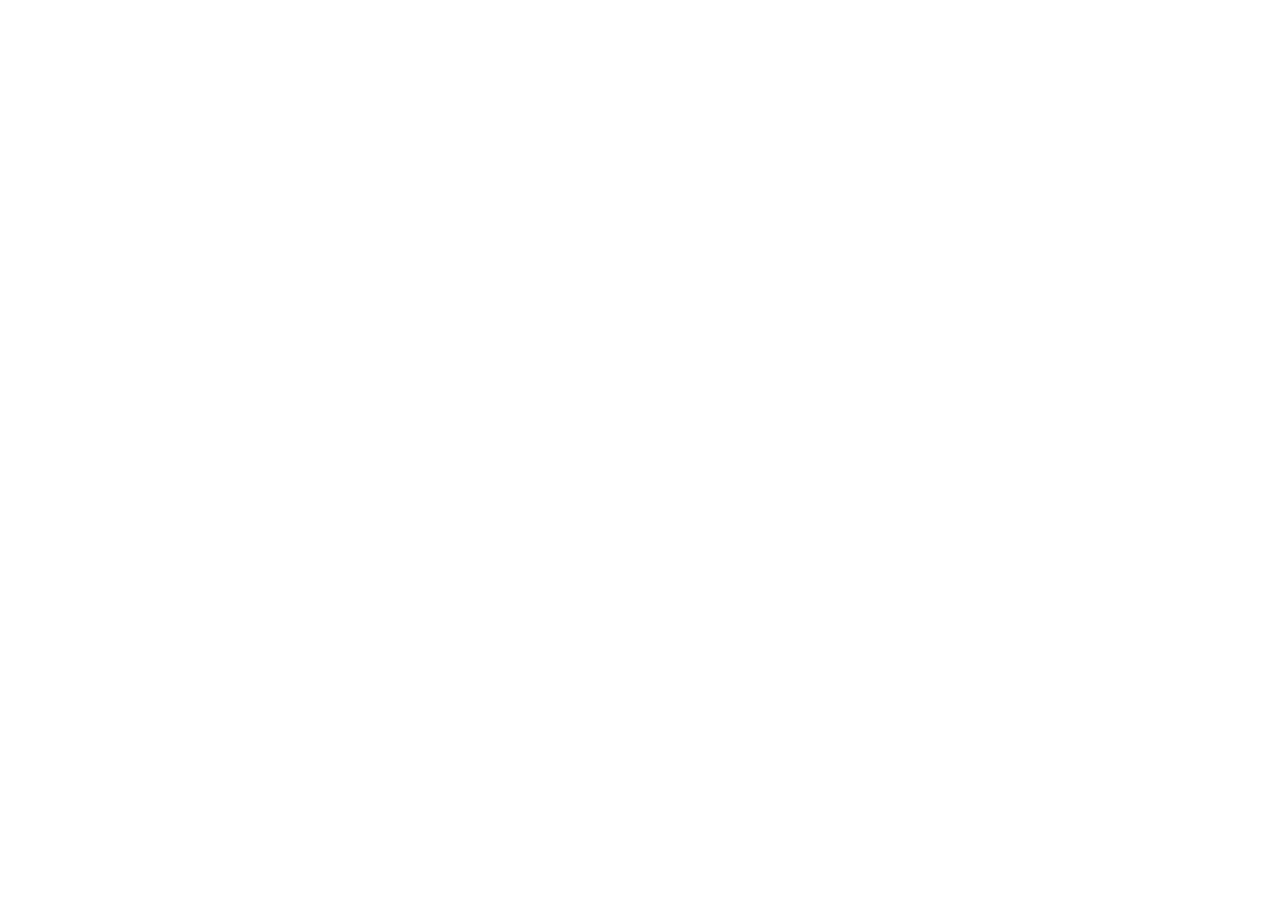
==== index.html @ 91c4386e "initial commit" ====
<!DOCTYPE html>
<html lang="en">
<head>
    <meta charset="UTF-8">
    <meta name="viewport" content="width=device-width, initial-scale=1.0">
    <title>My Portfolio</title>
</head>
<body>
    
</body>
</html>
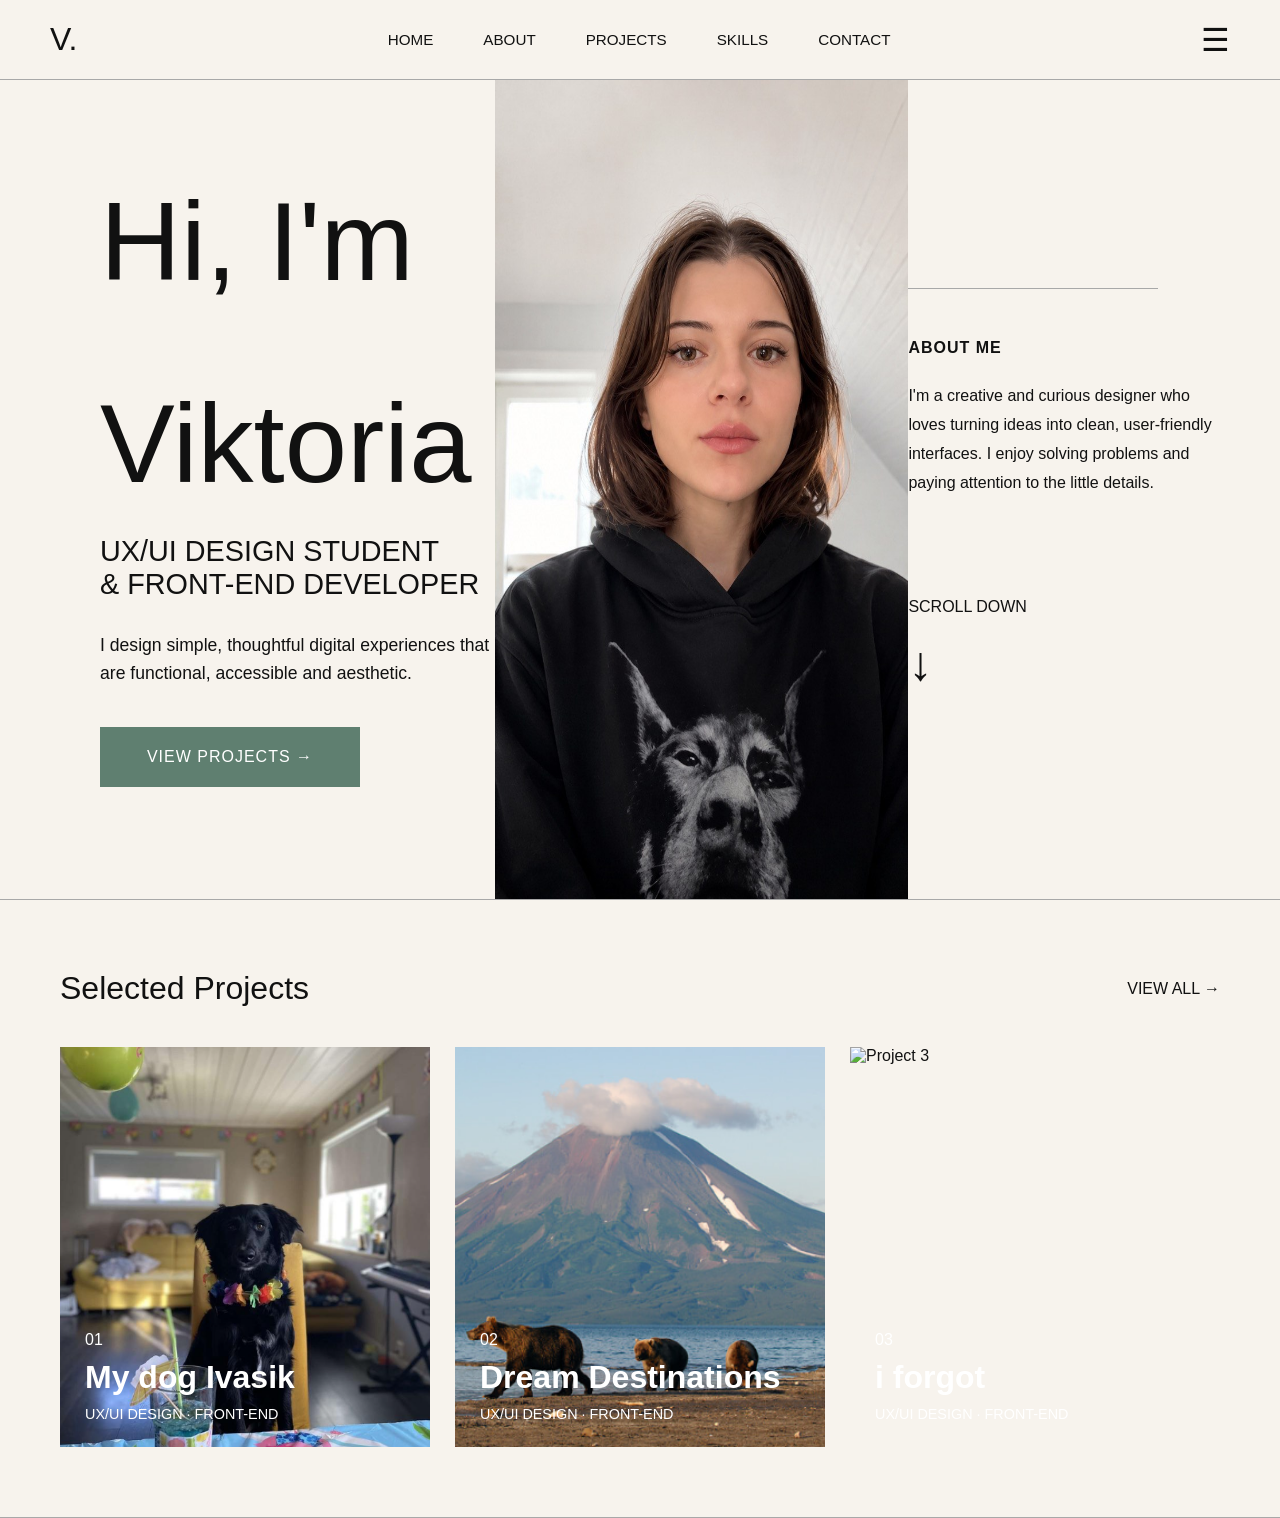
==== commit 92c5db58: "added hero section, navbar and projects section" ====
--- a/index.html
+++ b/index.html
@@ -4,8 +4,100 @@
     <meta charset="UTF-8">
     <meta name="viewport" content="width=device-width, initial-scale=1.0">
     <title>My Portfolio</title>
+    <link rel="stylesheet" href="styles.css">
 </head>
 <body>
-    
+    <header class="navbar">
+        <div class="logo">
+        V.
+        </div>
+        <nav>
+            <a href="#home">Home</a>
+            <a href="#about">About</a>
+            <a href="#projects">Projects</a>
+            <a href="#skills">Skills</a>
+            <a href="#contact">Contact</a>
+        </nav>
+        <div class="menu-icon">
+            ☰
+        </div>  
+    </header>
+    <main>
+        <section id="home" class="hero">
+            <div class="hero-left">
+                <h1>
+                    Hi, I'm
+                    <br>
+                    <br>
+                    Viktoria
+                </h1>
+                <h2>
+                    UX/UI DESIGN STUDENT<br>
+                    & FRONT-END DEVELOPER
+                </h2>
+                <p>
+                    I design simple, thoughtful digital experiences
+                    that are functional, accessible and aesthetic.
+                </p>
+                <a href="#projects" class="hero-btn">
+                    View Projects →
+                </a>
+            </div>
+            <div class="hero-image">
+                <img src="images/profile.png" alt="A profile picture of me">
+            </div>
+            <div class="hero-right">
+                <div class="line"></div>
+                <h3>ABOUT ME</h3>
+                <p>
+                    I'm a creative and curious designer who loves
+                    turning ideas into clean, user-friendly interfaces.
+                    I enjoy solving problems and paying attention to
+                    the little details.
+                </p>
+                <div class="scroll-box">
+                    <span>SCROLL DOWN</span>
+                    <div class="arrow">↓</div>
+                </div>
+            </div>
+        </section>
+        <section id="projects" class="projects">
+            <div class="projects-header">
+                <h2>Selected Projects</h2>
+                <a href="#">View All →</a>
+            </div>
+            <div class="projects-grid">
+                <article class="project-card" onclick="window.open('https://vikrei.github.io/dog-website/', '_blank')">
+                    <img src="images/project1.png" alt="Picture of my dog Ivasik">
+                    <div class="project-info">
+                        <span>01</span>
+                        <h3>My dog Ivasik</h3>
+                        <p>UX/UI Design · Front-End</p>
+                    </div>
+                </article>
+                <article class="project-card" onclick="window.open('https://es-d-9661738620260603-019d8218-bced-7a7c-9b82-9750564d0180.codepen.dev/', '_blank')">
+                    <img src="images/project2.png" alt="Picture of brown bears with volcano in the background">
+                    <div class="project-info">
+                        <span>02</span>
+                        <h3>Dream Destinations</h3>
+                        <p>UX/UI Design · Front-End</p>
+                    </div>
+                </article>
+                <article class="project-card">
+                    <img src="images/project3.jpg" alt="Project 3">
+                    <div class="project-info">
+                        <span>03</span>
+                        <h3>i forgot</h3>
+                        <p>UX/UI Design · Front-End</p>
+                    </div>
+                </article>
+            </div>
+        </section>
+        <section id="skills" class="skills">
+        </section>
+        <section id="contact" class="contact">
+        </section>
+    </main>
+<script src="script.js"></script>
 </body>
 </html>
--- a/styles.css
+++ b/styles.css
@@ -0,0 +1,393 @@
+:root {
+
+  --bg-color: #F7F3ED;
+
+  --text-color: #111111;
+
+  --accent-color: #5F7F70;
+
+  --border-color: #A8A8A8;
+
+  --card-color: #FFFFFF;
+
+  --nav-height: 80px;
+
+}
+
+/* 
+
+
+NAVBAR
+
+
+*/
+
+*{
+    margin:0;
+    padding:0;
+    box-sizing:border-box;
+}
+
+html{
+    scroll-behavior:smooth;
+}
+
+body{
+
+    font-family: Arial, sans-serif;
+    background: var(--bg-color);
+    color: var(--text-color);
+
+}
+
+.navbar{
+
+    height: var(--nav-height);
+
+    display:flex;
+    justify-content:space-between;
+    align-items:center;
+
+    padding:0 50px;
+
+    border-bottom:1px solid var(--border-color);
+
+    background: var(--bg-color);
+
+    position:sticky;
+    top:0;
+    z-index:1000;
+
+}
+
+.logo{
+
+    font-size:2rem;
+    font-weight:500;
+
+}
+
+nav{
+
+    display:flex;
+    gap:50px;
+
+}
+
+nav a{
+
+    text-decoration:none;
+    color:var(--text-color);
+
+    font-size:0.95rem;
+    text-transform:uppercase;
+
+    position:relative;
+
+}
+
+nav a:hover{
+
+    opacity:0.7;
+
+}
+
+.menu-icon{
+
+    font-size:2rem;
+    cursor:pointer;
+
+}
+
+/*
+
+
+HERO SECTION
+
+
+*/
+
+.hero{
+
+    min-height: calc(100vh - var(--nav-height));
+
+    display:grid;
+
+    grid-template-columns: 1.2fr 1fr 0.9fr;
+
+    border-bottom:1px solid var(--border-color);
+
+}
+
+.hero-left,
+.hero-right{
+    display:flex;
+    flex-direction:column;
+    justify-content:flex-start;
+}
+
+.hero-image img{
+    width:100%;
+    height:100%;
+
+    filter: brightness(90%);
+    filter: saturate(90%);
+
+}
+
+.hero-left{
+
+    display:flex;
+    flex-direction:column;
+    justify-content:center;
+
+    margin-left:100px;
+
+}
+
+.hero-left h1{
+
+    font-size:7rem;
+    line-height:0.9;
+    font-weight:500;
+
+    margin-bottom:40px;
+
+}
+
+.hero-left h2{
+
+    font-size:1.8rem;
+    font-weight:500;
+
+    margin-bottom:30px;
+
+}
+
+.hero-left p{
+
+    max-width:500px;
+
+    font-size:1.1rem;
+    line-height:1.6;
+
+    margin-bottom:40px;
+
+}
+
+.hero-btn{
+
+    display:inline-flex;
+    align-items:center;
+    justify-content:center;
+
+    width:260px;
+    height:60px;
+
+    background:var(--accent-color);
+
+    color:white;
+
+    text-decoration:none;
+
+    text-transform:uppercase;
+
+    letter-spacing:1px;
+
+    transition:0.3s;
+
+}
+
+.hero-btn:hover{
+
+    opacity:0.85;
+
+}
+
+.hero-right{
+
+    display:flex;
+    flex-direction:column;
+
+    justify-content:center;
+
+}
+
+.line{
+
+    width:250px;
+    height:1px;
+
+    background:var(--border-color);
+
+    margin-bottom:50px;
+
+}
+
+.hero-right h3{
+
+    margin-bottom:25px;
+
+    font-size:1rem;
+
+    letter-spacing:1px;
+
+}
+
+.hero-right p{
+
+    line-height:1.8;
+
+    max-width:320px;
+
+}
+
+.scroll-box{
+
+    margin-top:100px;
+
+}
+
+.scroll-box span{
+
+    display:block;
+
+    margin-bottom:20px;
+
+}
+
+.arrow{
+
+    font-size:3rem;
+
+}
+
+/* 
+
+
+PROJECTS SECTION
+
+
+*/
+.projects{
+
+    padding:70px 60px;
+
+    border-bottom:1px solid var(--border-color);
+
+}
+
+.projects-header{
+
+    display:flex;
+    justify-content:space-between;
+    align-items:center;
+
+    margin-bottom:40px;
+
+}
+
+.projects-header h2{
+
+    font-size:2rem;
+    font-weight:500;
+
+}
+
+.projects-header a{
+
+    text-decoration:none;
+    color:var(--text-color);
+
+    text-transform:uppercase;
+
+}
+
+.projects-grid{
+
+    display:grid;
+    grid-template-columns:repeat(3,1fr);
+
+    gap:25px;
+
+}
+
+/*
+
+
+PROJECT CARD
+
+
+*/
+
+.project-card{
+
+    position:relative;
+
+    overflow:hidden;
+
+    cursor:pointer;
+
+}
+
+.project-card img{
+
+    width:100%;
+    height:400px;
+
+    object-fit:cover;
+
+    display:block;
+
+    transition:0.4s;
+
+}
+
+.project-card:hover img{
+
+    transform:scale(1.05);
+
+}
+
+/*
+
+
+PROJECT CARD TEXT
+
+
+*/
+
+.project-info{
+
+    position:absolute;
+
+    bottom:25px;
+    left:25px;
+
+    color:white;
+
+}
+
+.project-info span{
+
+    display:block;
+
+    margin-bottom:10px;
+
+}
+
+.project-info h3{
+
+    font-size:2rem;
+
+    margin-bottom:10px;
+
+}
+
+.project-info p{
+
+    font-size:0.9rem;
+
+    text-transform:uppercase;
+
+}
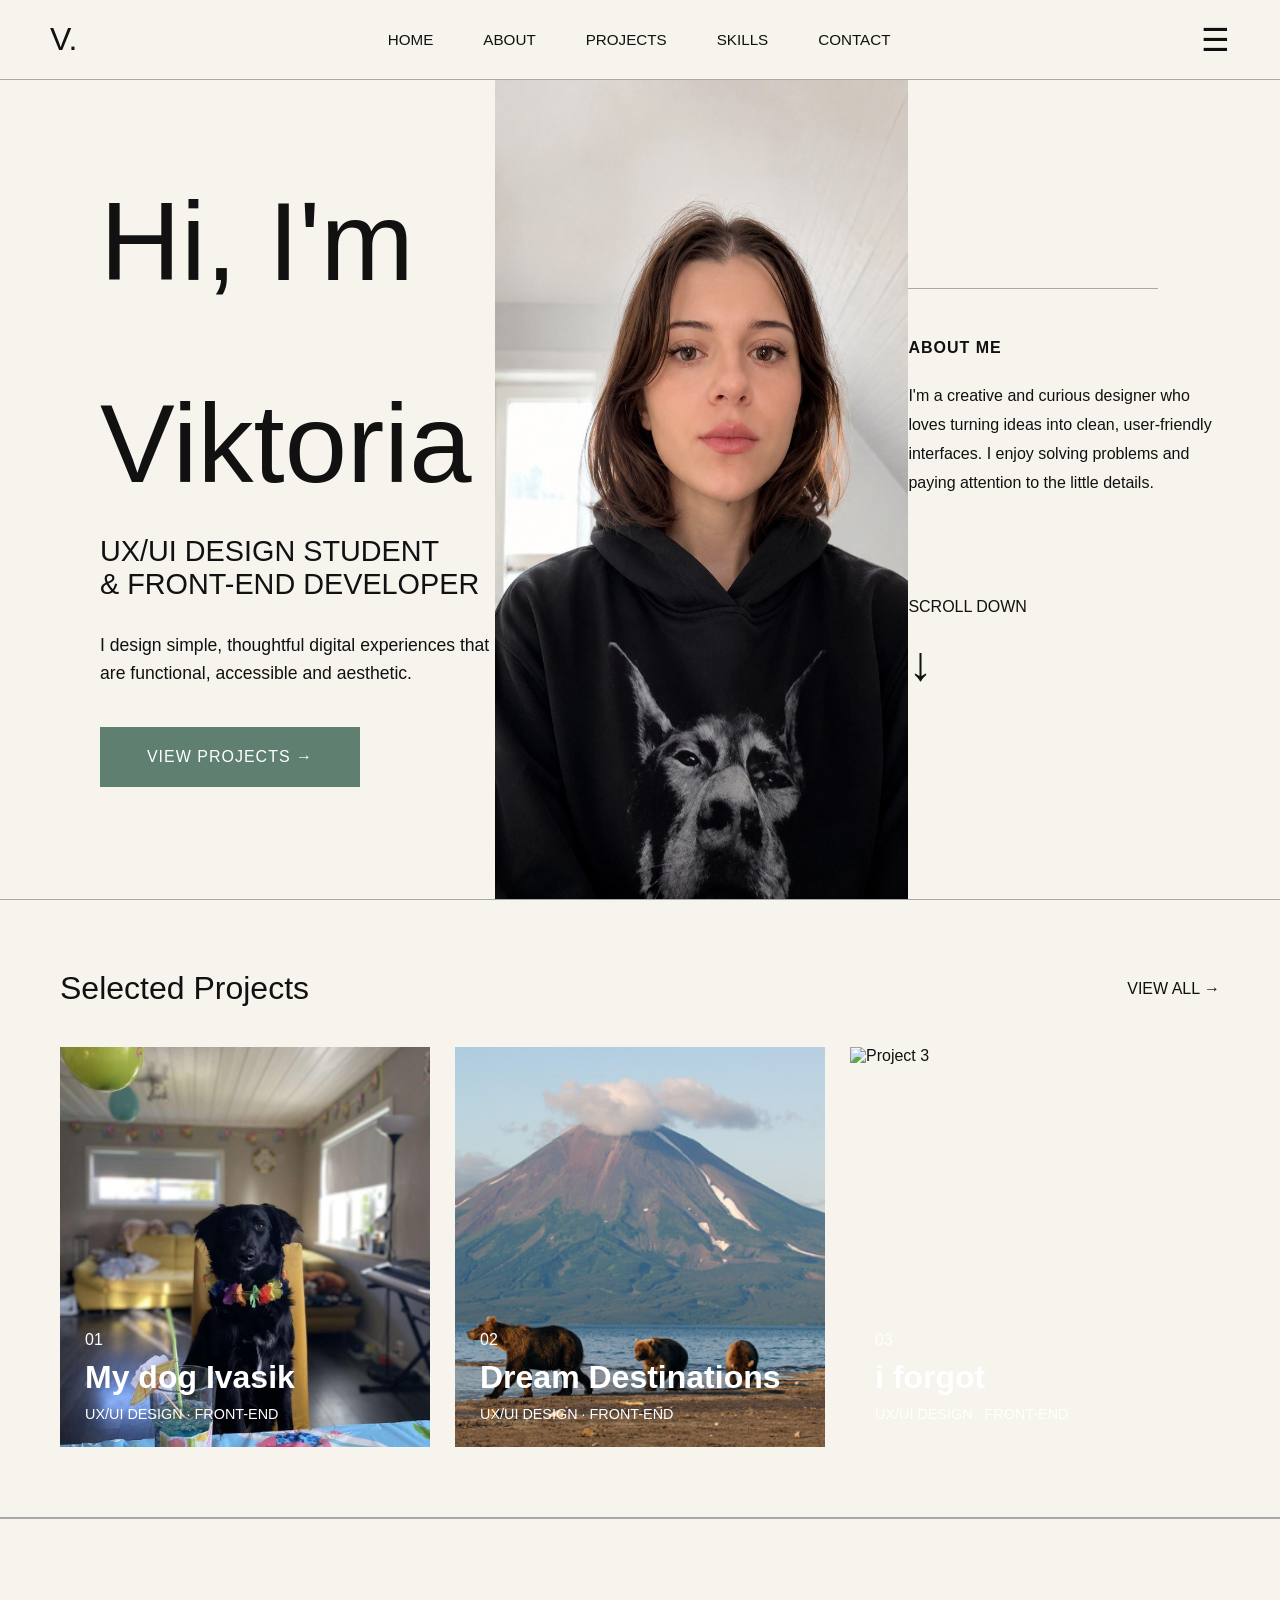
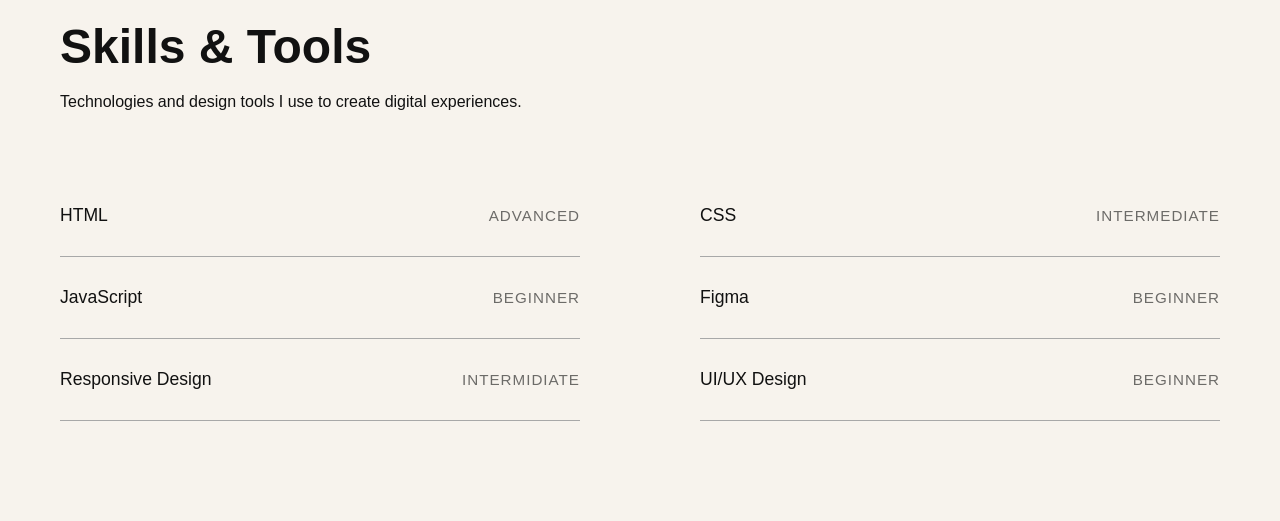
==== commit 531eedf5: "Added skills section" ====
--- a/index.html
+++ b/index.html
@@ -94,6 +94,36 @@
             </div>
         </section>
         <section id="skills" class="skills">
+            <div class="skills-header">
+                <h2>Skills & Tools</h2>
+                <p>Technologies and design tools I use to create digital experiences.</p>
+            </div>
+            <div class="skills-grid">
+                <div class="skill-item">
+                    <span>HTML</span>
+                    <span>Advanced</span>
+                </div>
+                <div class="skill-item">
+                    <span>CSS</span>
+                    <span>Intermediate</span>
+                </div>
+                <div class="skill-item">
+                    <span>JavaScript</span>
+                    <span>Beginner</span>
+                </div>
+                <div class="skill-item">
+                    <span>Figma</span>
+                    <span>Beginner</span>
+                </div>
+                <div class="skill-item">
+                    <span>Responsive Design</span>
+                    <span>Intermidiate</span>
+                </div>
+                <div class="skill-item">
+                    <span>UI/UX Design</span>
+                    <span>Beginner</span>
+                </div>
+            </div>
         </section>
         <section id="contact" class="contact">
         </section>
--- a/styles.css
+++ b/styles.css
@@ -390,4 +390,76 @@
 
     text-transform:uppercase;
 
+}
+
+/*
+
+
+SKILLS SECTION
+
+
+*/
+
+.skills{
+    padding:100px 60px;
+    border-top:1px solid var(--border-color);
+}
+
+.skills-header{
+    margin-bottom:60px;
+}
+
+.skills-header h2{
+    font-size:3rem;
+    margin-bottom:15px;
+}
+
+.skills-header p{
+    max-width:500px;
+    line-height:1.6;
+}
+
+.skills-grid{
+    display:grid;
+    grid-template-columns:1fr 1fr;
+    column-gap:120px;
+}
+
+.skill-item{
+    display:flex;
+    justify-content:space-between;
+    align-items:center;
+
+    padding:30px 0;
+
+    border-bottom:1px solid var(--border-color);
+
+    font-size:1.1rem;
+}
+
+.skill-item span:last-child{
+    opacity:0.6;
+    font-size:0.95rem;
+    text-transform:uppercase;
+    letter-spacing:1px;
+}
+
+.skill-card{
+    padding:30px;
+    border:1px solid var(--border-color);
+}
+
+.skill-card h3{
+    margin-bottom:20px;
+}
+
+.skill-bar{
+    width:100%;
+    height:6px;
+    background:#ddd;
+}
+
+.skill-fill{
+    height:100%;
+    background:var(--accent-color);
 }
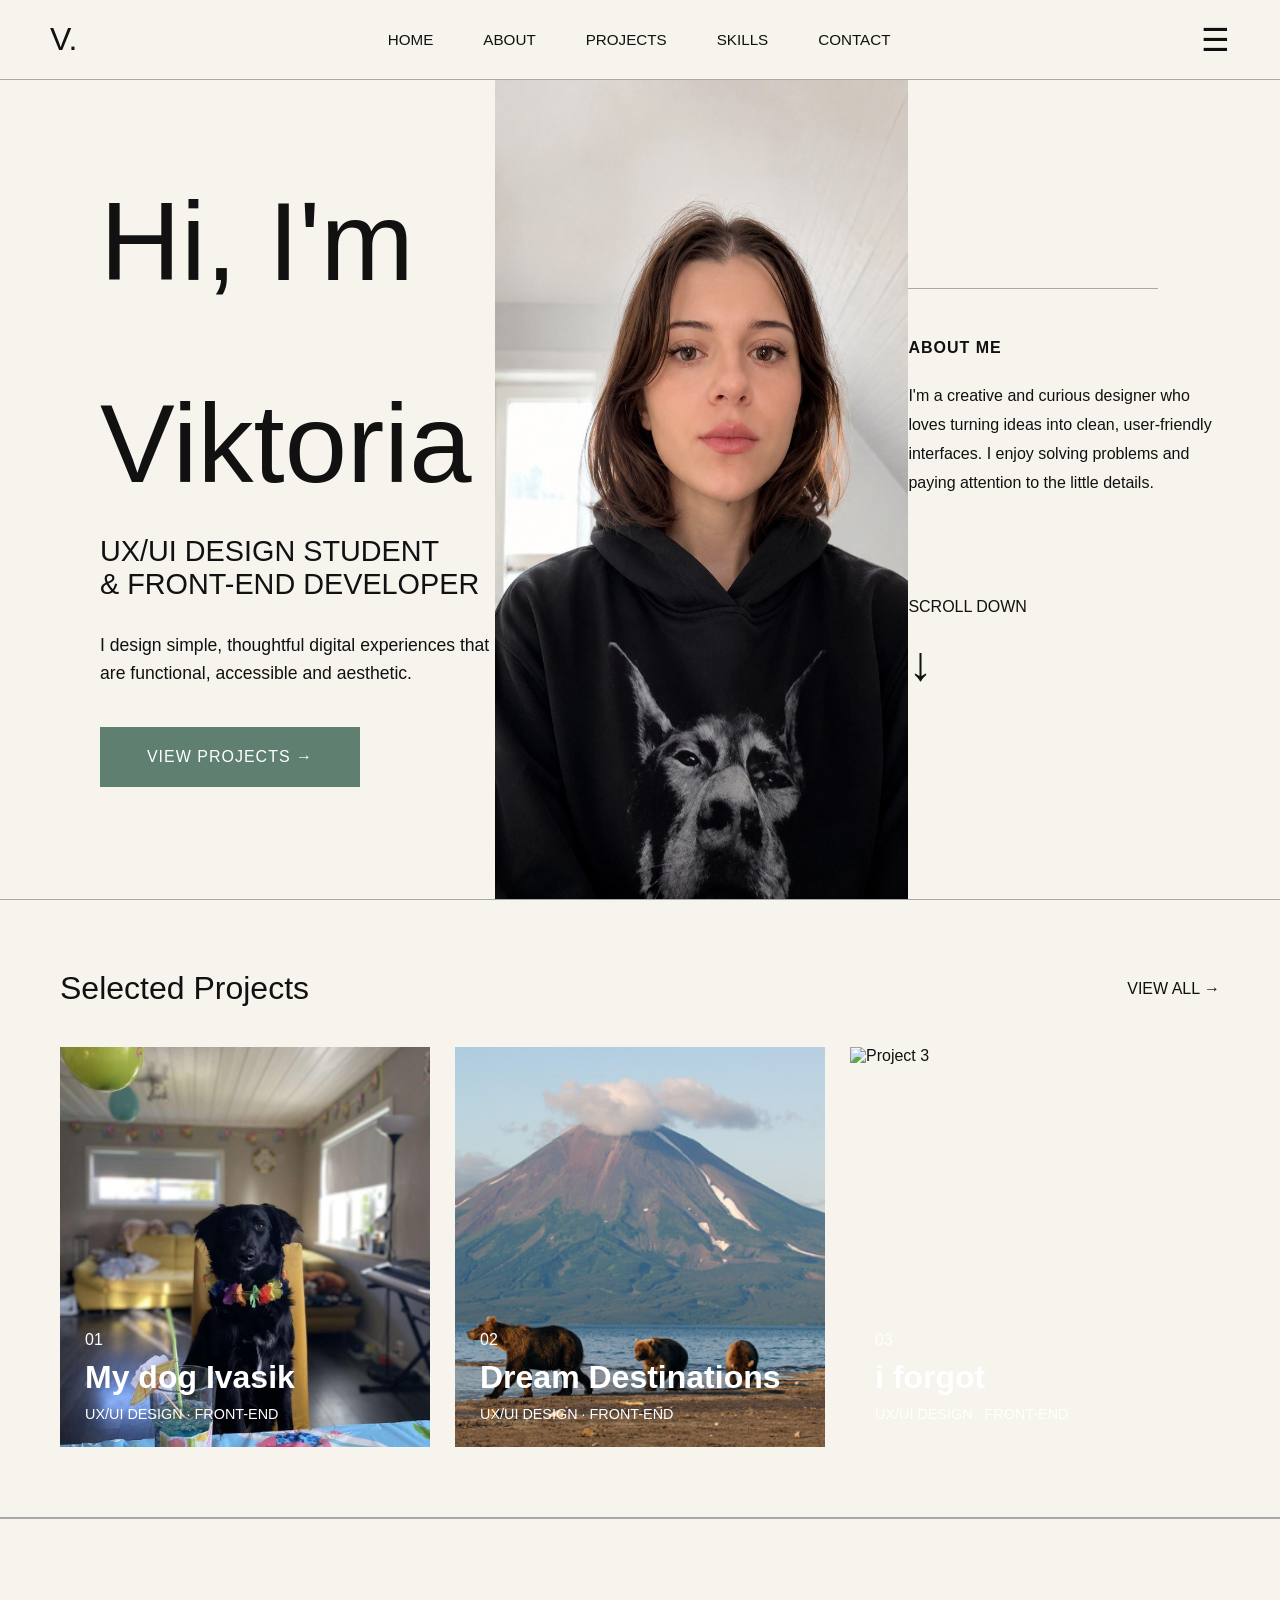
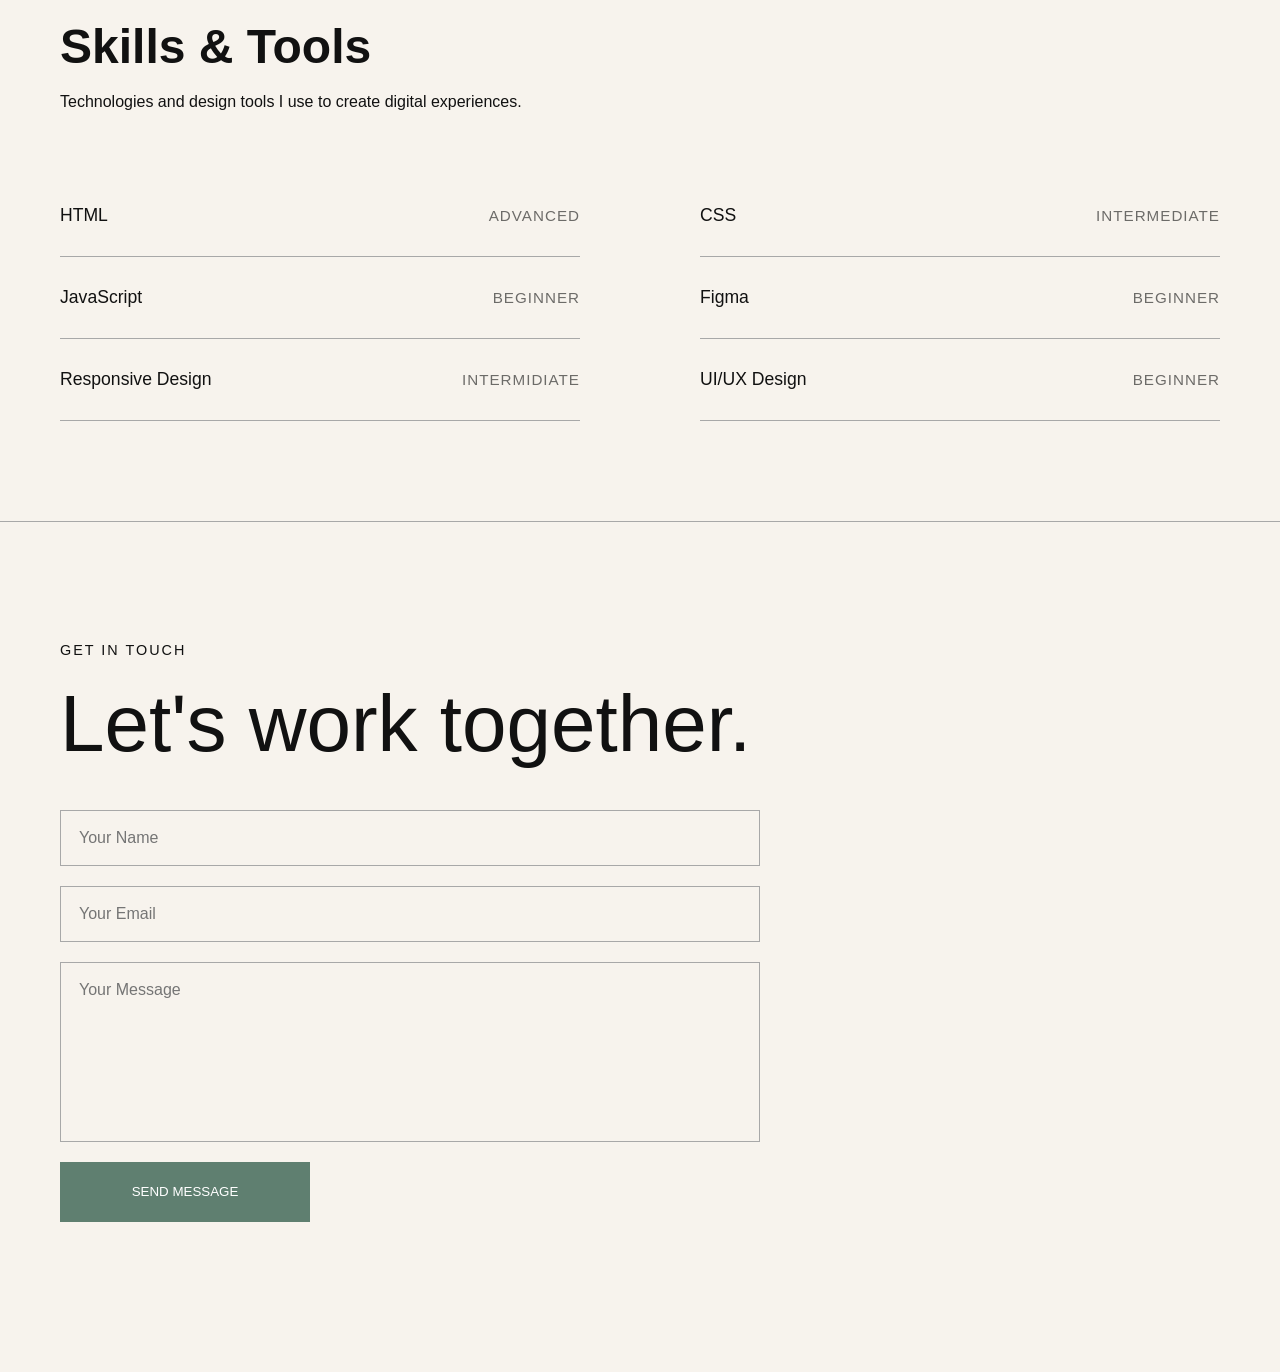
==== commit ef2d00cf: "added contact form with JS validation" ====
--- a/index.html
+++ b/index.html
@@ -126,6 +126,15 @@
             </div>
         </section>
         <section id="contact" class="contact">
+            <p class="contact-small">GET IN TOUCH</p>
+            <h2>Let's work together.</h2>
+            <form id="contactForm" class="contact-form">
+                <input type="text" id="name" placeholder="Your Name">
+                <input type="email" id="email" placeholder="Your Email">
+                <textarea id="message" placeholder="Your Message"></textarea>
+                <button type="submit">Send Message</button>
+                <p id="formMessage"></p>
+            </form>
         </section>
     </main>
 <script src="script.js"></script>
--- a/styles.css
+++ b/styles.css
@@ -462,4 +462,100 @@
 .skill-fill{
     height:100%;
     background:var(--accent-color);
+}
+
+/*
+
+
+CONTACT SECTION
+
+
+*/
+
+.contact{
+    padding:120px 60px;
+    border-top:1px solid var(--border-color);
+}
+
+.contact-content{
+    max-width:1200px;
+}
+
+.contact-small{
+    font-size:0.9rem;
+    letter-spacing:2px;
+    margin-bottom:20px;
+}
+
+.contact h2{
+    font-size:5rem;
+    font-weight:500;
+    margin-bottom:40px;
+}
+
+.contact-email{
+    display:inline-block;
+
+    font-size:2rem;
+
+    color:var(--text-color);
+
+    text-decoration:none;
+
+    margin-bottom:60px;
+
+    border-bottom:1px solid var(--text-color);
+}
+
+.contact-links{
+    display:flex;
+    gap:50px;
+}
+
+.contact-links a{
+    color:var(--text-color);
+    text-decoration:none;
+    font-size:1.1rem;
+}
+
+.contact-links a:hover{
+    opacity:0.6;
+}
+
+.contact-form{
+    max-width:700px;
+    display:flex;
+    flex-direction:column;
+    gap:20px;
+}
+
+.contact-form input,
+.contact-form textarea{
+    padding:18px;
+    border:1px solid var(--border-color);
+    background:transparent;
+    font-size:1rem;
+    font-family:inherit;
+}
+
+.contact-form textarea{
+    min-height:180px;
+    resize:none;
+}
+
+.contact-form button{
+    width:250px;
+    height:60px;
+    border:none;
+    cursor:pointer;
+
+    background:var(--accent-color);
+    color:white;
+
+    text-transform:uppercase;
+}
+
+#formMessage{
+    margin-top:10px;
+    font-weight:500;
 }
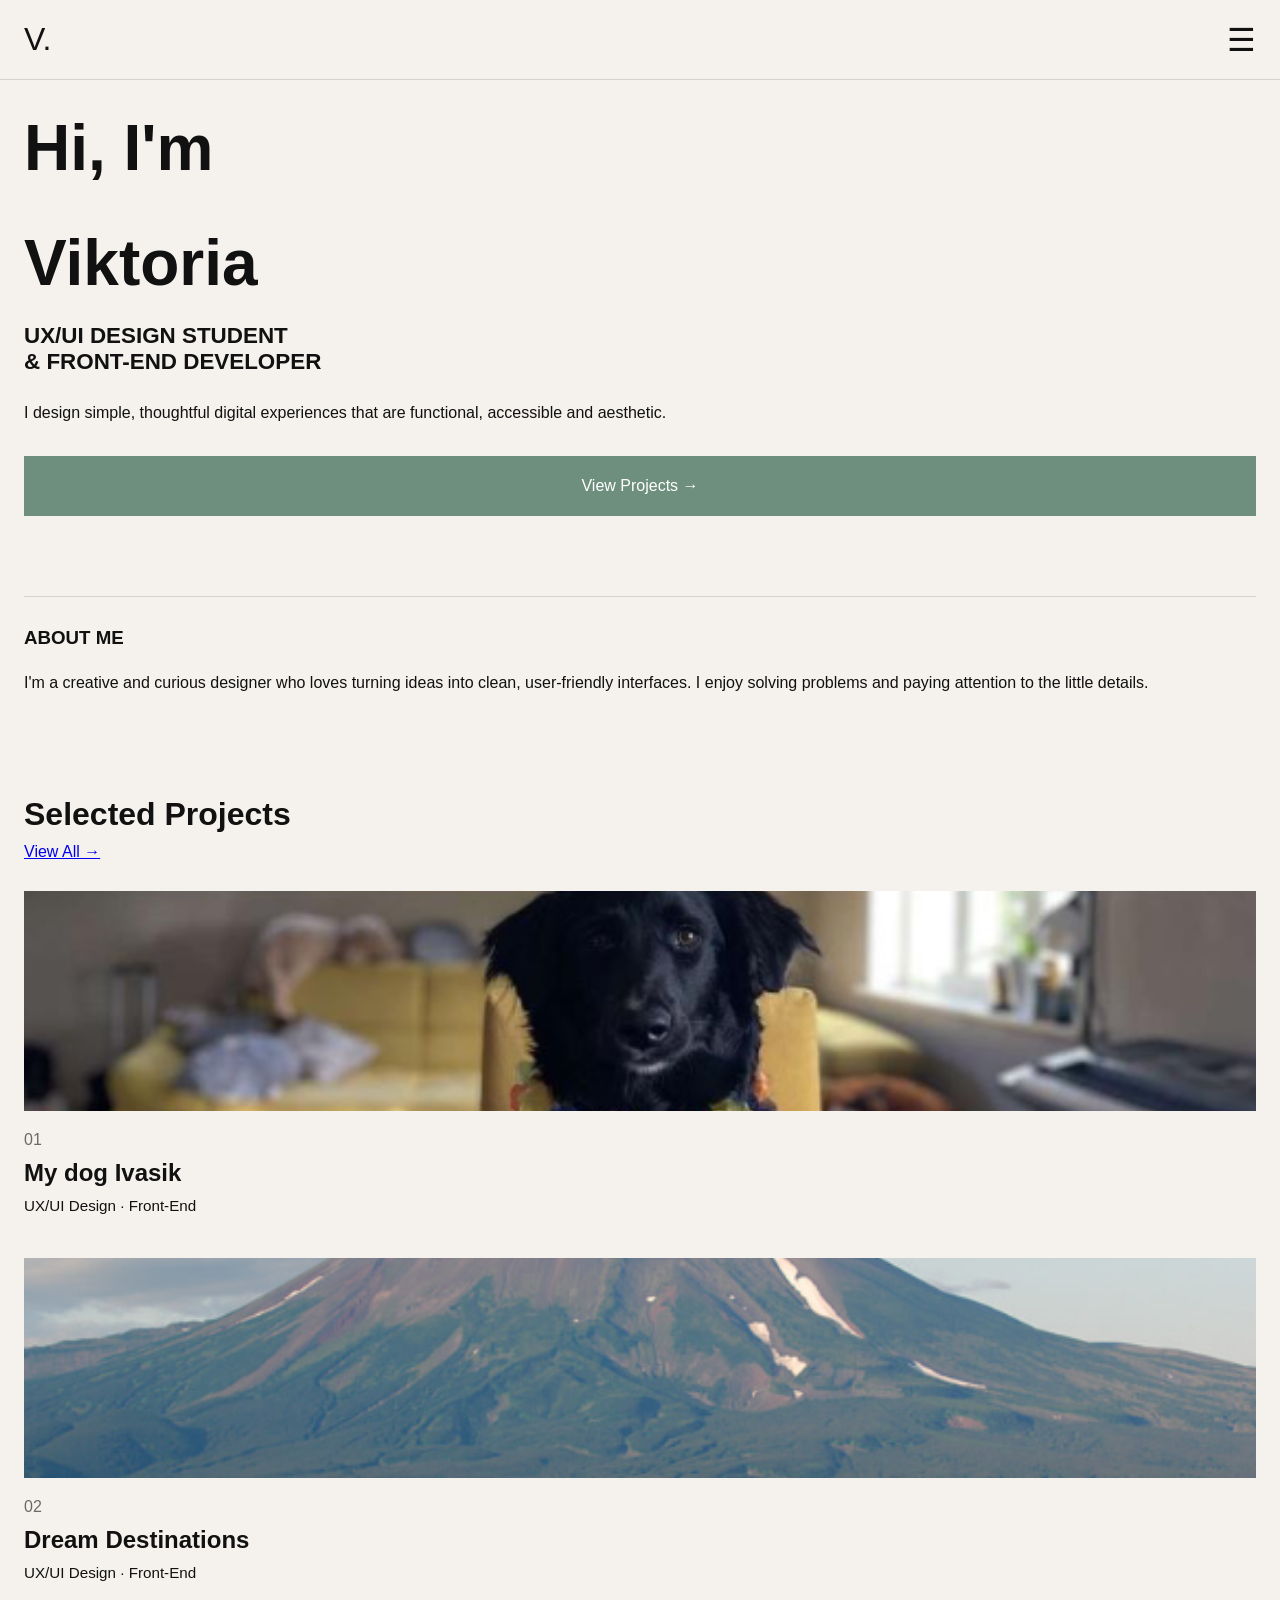
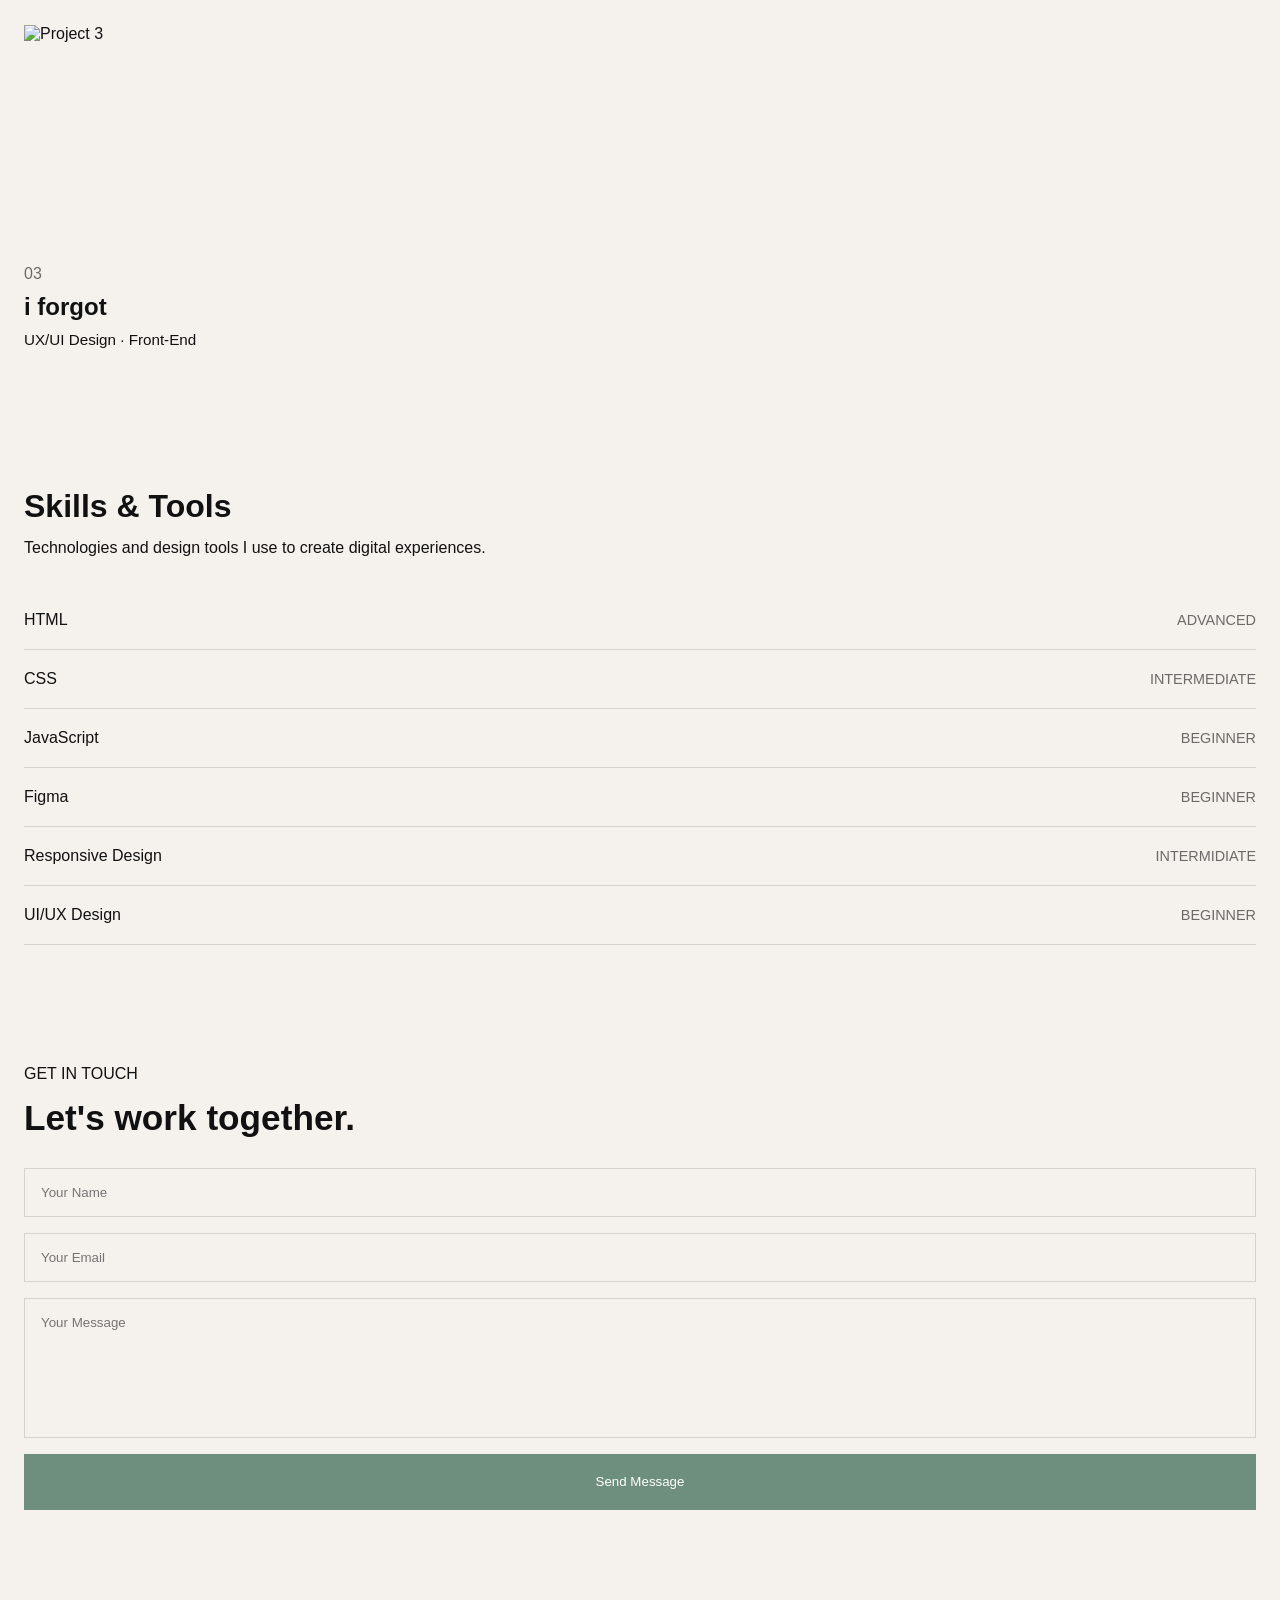
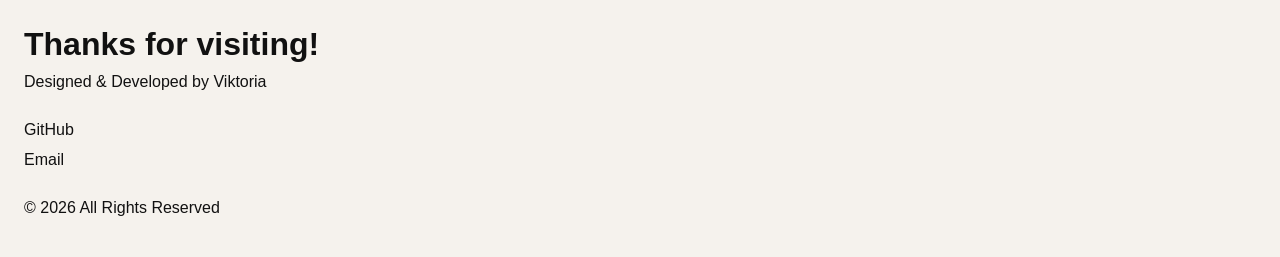
==== commit 2184e172: "redone CSS completely beacuse I decided to use mobile first approach" ====
--- a/index.html
+++ b/index.html
@@ -137,6 +137,19 @@
             </form>
         </section>
     </main>
+    <footer class="footer">
+        <div class="footer-top">
+            <h2>Thanks for visiting!</h2>
+            <p>Designed & Developed by Viktoria</p>
+        </div>
+        <div class="footer-links">
+            <a href="https://github.com/vikrei" target="_blank">GitHub</a>
+            <a href="mailto:reinviktorija@gmail.com" target="_blank">Email</a>
+        </div>
+        <div class="footer-bottom">
+            <p>© 2026 All Rights Reserved</p>
+        </div>
+    </footer>
 <script src="script.js"></script>
 </body>
 </html>
--- a/styles.css
+++ b/styles.css
@@ -1,561 +1,293 @@
-:root {
-
-  --bg-color: #F7F3ED;
-
-  --text-color: #111111;
-
-  --accent-color: #5F7F70;
-
-  --border-color: #A8A8A8;
-
-  --card-color: #FFFFFF;
-
-  --nav-height: 80px;
-
-}
-
-/* 
-
-
-NAVBAR
-
-
-*/
-
 *{
     margin:0;
     padding:0;
     box-sizing:border-box;
 }
 
-html{
-    scroll-behavior:smooth;
+:root{
+    --bg:#f5f2ed;
+    --text:#111;
+    --accent:#6f8f7e;
+    --border:#d6d2cc;
 }
 
 body{
-
-    font-family: Arial, sans-serif;
-    background: var(--bg-color);
-    color: var(--text-color);
-
-}
+    background:var(--bg);
+    color:var(--text);
+    font-family:Arial,sans-serif;
+}
+
+                                                /* NAVBAR */
 
 .navbar{
-
-    height: var(--nav-height);
-
+    height:80px;
+    padding:0 24px;
     display:flex;
     justify-content:space-between;
     align-items:center;
-
-    padding:0 50px;
-
-    border-bottom:1px solid var(--border-color);
-
-    background: var(--bg-color);
-
-    position:sticky;
-    top:0;
-    z-index:1000;
-
+    border-bottom:1px solid var(--border);
+}
+
+nav{
+    display:none;
 }
 
 .logo{
-
-    font-size:2rem;
-    font-weight:500;
-
-}
-
-nav{
-
-    display:flex;
-    gap:50px;
-
-}
-
-nav a{
-
-    text-decoration:none;
-    color:var(--text-color);
-
-    font-size:0.95rem;
-    text-transform:uppercase;
-
-    position:relative;
-
-}
-
-nav a:hover{
-
-    opacity:0.7;
-
+    font-size:2rem;
 }
 
 .menu-icon{
-
-    font-size:2rem;
-    cursor:pointer;
-
-}
-
-/*
-
-
-HERO SECTION
-
-
-*/
+    font-size:2rem;
+}
+
+                                                /* HERO */
 
 .hero{
-
-    min-height: calc(100vh - var(--nav-height));
-
-    display:grid;
-
-    grid-template-columns: 1.2fr 1fr 0.9fr;
-
-    border-bottom:1px solid var(--border-color);
-
-}
-
-.hero-left,
-.hero-right{
-    display:flex;
-    flex-direction:column;
-    justify-content:flex-start;
-}
-
-.hero-image img{
-    width:100%;
-    height:100%;
-
-    filter: brightness(90%);
-    filter: saturate(90%);
-
+    display:flex;
+    flex-direction:column;
 }
 
 .hero-left{
-
-    display:flex;
-    flex-direction:column;
-    justify-content:center;
-
-    margin-left:100px;
-
+    padding:40px 24px;
 }
 
 .hero-left h1{
-
-    font-size:7rem;
+    font-size:4rem;
     line-height:0.9;
-    font-weight:500;
-
-    margin-bottom:40px;
-
+    margin-bottom:30px;
 }
 
 .hero-left h2{
-
-    font-size:1.8rem;
-    font-weight:500;
-
-    margin-bottom:30px;
-
+    font-size:1.4rem;
+    margin-bottom:24px;
 }
 
 .hero-left p{
-
-    max-width:500px;
-
-    font-size:1.1rem;
-    line-height:1.6;
-
-    margin-bottom:40px;
-
+    line-height:1.7;
+    margin-bottom:30px;
 }
 
 .hero-btn{
-
-    display:inline-flex;
+    display:flex;
     align-items:center;
     justify-content:center;
 
-    width:260px;
+    width:100%;
     height:60px;
 
-    background:var(--accent-color);
-
+    background:var(--accent);
     color:white;
 
     text-decoration:none;
-
-    text-transform:uppercase;
-
-    letter-spacing:1px;
-
-    transition:0.3s;
-
-}
-
-.hero-btn:hover{
-
-    opacity:0.85;
-
+}
+
+.hero-image{
+    display:none;
 }
 
 .hero-right{
-
-    display:flex;
-    flex-direction:column;
-
-    justify-content:center;
-
+    padding:40px 24px;
 }
 
 .line{
-
-    width:250px;
+    width:100%;
     height:1px;
-
-    background:var(--border-color);
-
-    margin-bottom:50px;
-
+    background:var(--border);
+    margin-bottom:30px;
 }
 
 .hero-right h3{
-
-    margin-bottom:25px;
-
-    font-size:1rem;
-
-    letter-spacing:1px;
-
+    margin-bottom:20px;
 }
 
 .hero-right p{
-
-    line-height:1.8;
-
-    max-width:320px;
-
+    line-height:1.7;
 }
 
 .scroll-box{
-
-    margin-top:100px;
-
-}
-
-.scroll-box span{
+    display:none;
+}
+
+                                            /* PROJECTS */
+
+.projects{
+    padding:60px 24px;
+}
+
+.projects-header{
+    margin-bottom:30px;
+}
+
+.projects-header h2{
+    font-size:2rem;
+    margin-bottom:10px;
+}
+
+.projects-grid{
+    display:flex;
+    flex-direction:column;
+    gap:24px;
+}
+
+.project-card{
+    position:relative;
+    overflow:hidden;
+    cursor:pointer;
+}
+
+.project-card img{
+    width:100%;
+    height:220px;
+
+    object-fit:cover;
 
     display:block;
-
-    margin-bottom:20px;
-
-}
-
-.arrow{
-
-    font-size:3rem;
-
-}
-
-/* 
-
-
-PROJECTS SECTION
-
-
-*/
-.projects{
-
-    padding:70px 60px;
-
-    border-bottom:1px solid var(--border-color);
-
-}
-
-.projects-header{
-
+}
+
+.project-card:hover{
+    opacity:0.9;
+}
+
+.project-info{
+    padding:20px 0;
+}
+
+.project-info span{
+    display:block;
+    margin-bottom:10px;
+    opacity:0.6;
+}
+
+.project-info h3{
+    font-size:1.5rem;
+    margin-bottom:10px;
+}
+
+.project-info p{
+    font-size:0.95rem;
+}
+
+                                            /* SKILLS */
+
+.skills{
+    padding:60px 24px;
+}
+
+.skills-header{
+    margin-bottom:30px;
+}
+
+.skills-header h2{
+    font-size:2rem;
+    margin-bottom:10px;
+}
+
+.skills-header p{
+    line-height:1.6;
+}
+
+.skills-grid{
+    display:flex;
+    flex-direction:column;
+}
+
+.skill-item{
     display:flex;
     justify-content:space-between;
     align-items:center;
 
-    margin-bottom:40px;
-
-}
-
-.projects-header h2{
-
-    font-size:2rem;
+    padding:20px 0;
+
+    border-bottom:1px solid var(--border);
+}
+
+.skill-item span:first-child{
     font-weight:500;
-
-}
-
-.projects-header a{
-
-    text-decoration:none;
-    color:var(--text-color);
-
-    text-transform:uppercase;
-
-}
-
-.projects-grid{
-
-    display:grid;
-    grid-template-columns:repeat(3,1fr);
-
-    gap:25px;
-
-}
-
-/*
-
-
-PROJECT CARD
-
-
-*/
-
-.project-card{
-
-    position:relative;
-
-    overflow:hidden;
-
-    cursor:pointer;
-
-}
-
-.project-card img{
-
-    width:100%;
-    height:400px;
-
-    object-fit:cover;
-
-    display:block;
-
-    transition:0.4s;
-
-}
-
-.project-card:hover img{
-
-    transform:scale(1.05);
-
-}
-
-/*
-
-
-PROJECT CARD TEXT
-
-
-*/
-
-.project-info{
-
-    position:absolute;
-
-    bottom:25px;
-    left:25px;
-
-    color:white;
-
-}
-
-.project-info span{
-
-    display:block;
-
-    margin-bottom:10px;
-
-}
-
-.project-info h3{
-
-    font-size:2rem;
-
-    margin-bottom:10px;
-
-}
-
-.project-info p{
-
-    font-size:0.9rem;
-
-    text-transform:uppercase;
-
-}
-
-/*
-
-
-SKILLS SECTION
-
-
-*/
-
-.skills{
-    padding:100px 60px;
-    border-top:1px solid var(--border-color);
-}
-
-.skills-header{
-    margin-bottom:60px;
-}
-
-.skills-header h2{
-    font-size:3rem;
-    margin-bottom:15px;
-}
-
-.skills-header p{
-    max-width:500px;
-    line-height:1.6;
-}
-
-.skills-grid{
-    display:grid;
-    grid-template-columns:1fr 1fr;
-    column-gap:120px;
-}
-
-.skill-item{
-    display:flex;
-    justify-content:space-between;
-    align-items:center;
-
-    padding:30px 0;
-
-    border-bottom:1px solid var(--border-color);
-
-    font-size:1.1rem;
 }
 
 .skill-item span:last-child{
     opacity:0.6;
-    font-size:0.95rem;
+    font-size:0.9rem;
     text-transform:uppercase;
-    letter-spacing:1px;
-}
-
-.skill-card{
-    padding:30px;
-    border:1px solid var(--border-color);
-}
-
-.skill-card h3{
-    margin-bottom:20px;
-}
-
-.skill-bar{
-    width:100%;
-    height:6px;
-    background:#ddd;
-}
-
-.skill-fill{
-    height:100%;
-    background:var(--accent-color);
-}
-
-/*
-
-
-CONTACT SECTION
-
-
-*/
+}
+
+                                            /* CONTACT */
 
 .contact{
-    padding:120px 60px;
-    border-top:1px solid var(--border-color);
-}
-
-.contact-content{
-    max-width:1200px;
+    padding:60px 24px;
 }
 
 .contact-small{
-    font-size:0.9rem;
-    letter-spacing:2px;
-    margin-bottom:20px;
+    margin-bottom:15px;
 }
 
 .contact h2{
-    font-size:5rem;
-    font-weight:500;
-    margin-bottom:40px;
-}
-
-.contact-email{
-    display:inline-block;
-
-    font-size:2rem;
-
-    color:var(--text-color);
-
-    text-decoration:none;
-
-    margin-bottom:60px;
-
-    border-bottom:1px solid var(--text-color);
-}
-
-.contact-links{
-    display:flex;
-    gap:50px;
-}
-
-.contact-links a{
-    color:var(--text-color);
-    text-decoration:none;
-    font-size:1.1rem;
-}
-
-.contact-links a:hover{
-    opacity:0.6;
+    font-size:2.2rem;
+    margin-bottom:30px;
 }
 
 .contact-form{
-    max-width:700px;
-    display:flex;
-    flex-direction:column;
-    gap:20px;
+    display:flex;
+    flex-direction:column;
+    gap:16px;
 }
 
 .contact-form input,
 .contact-form textarea{
-    padding:18px;
-    border:1px solid var(--border-color);
+    width:100%;
+    padding:16px;
+    border:1px solid var(--border);
     background:transparent;
-    font-size:1rem;
     font-family:inherit;
 }
 
 .contact-form textarea{
-    min-height:180px;
+    min-height:140px;
     resize:none;
 }
 
 .contact-form button{
-    width:250px;
-    height:60px;
+    width:100%;
+    height:56px;
+
     border:none;
+
+    background:var(--accent);
+    color:white;
+
     cursor:pointer;
 
-    background:var(--accent-color);
-    color:white;
-
-    text-transform:uppercase;
-}
-
-#formMessage{
-    margin-top:10px;
-    font-weight:500;
+    transition:0.3s;
+}
+
+.contact-form button:hover{
+    opacity:0.85;
+}
+
+                                            /* FOOTER */
+
+.footer{
+    padding:40px 24px;
+}
+
+.footer-top h2{
+    font-size:2rem;
+    margin-bottom:10px;
+}
+
+.footer-top{
+    margin-bottom:30px;
+}
+
+.footer-links{
+    display:flex;
+    flex-direction:column;
+    gap:12px;
+
+    margin-bottom:30px;
+}
+
+.footer-links a{
+    text-decoration:none;
+    color:var(--text);
 }
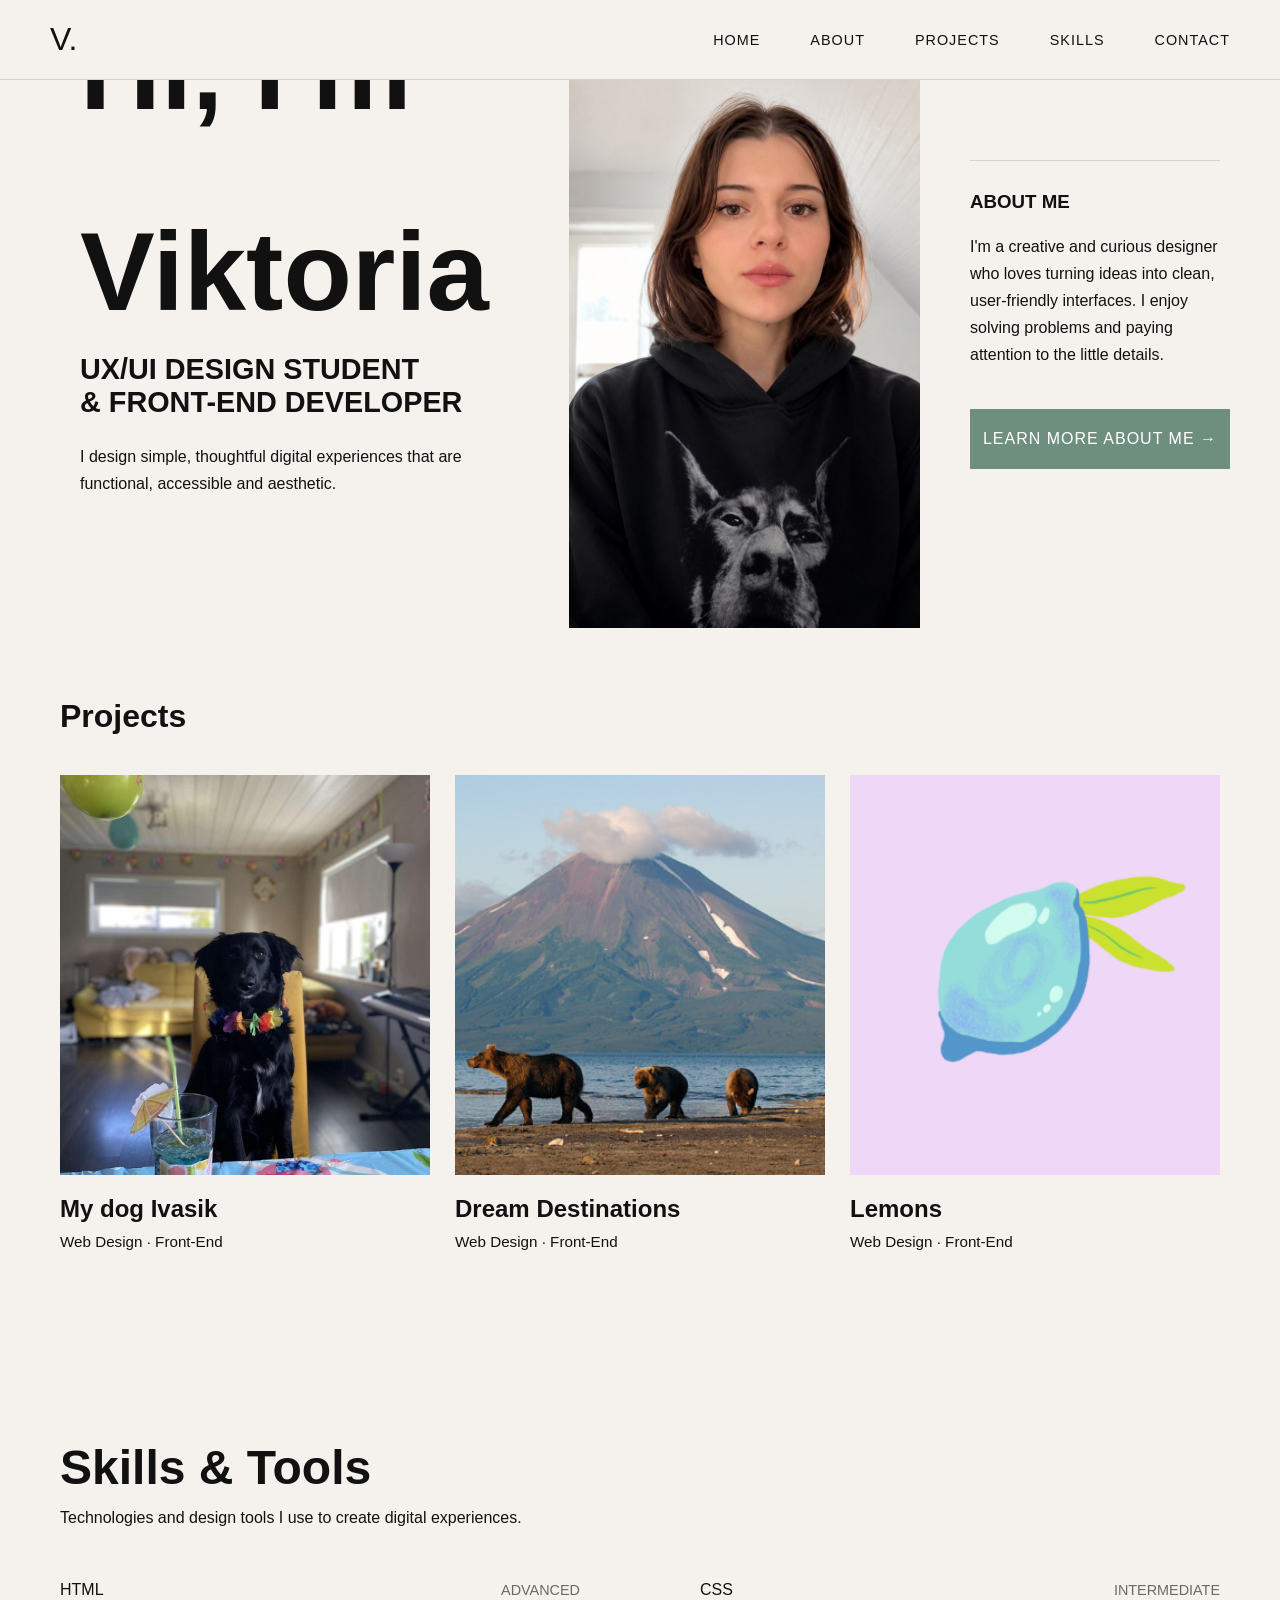
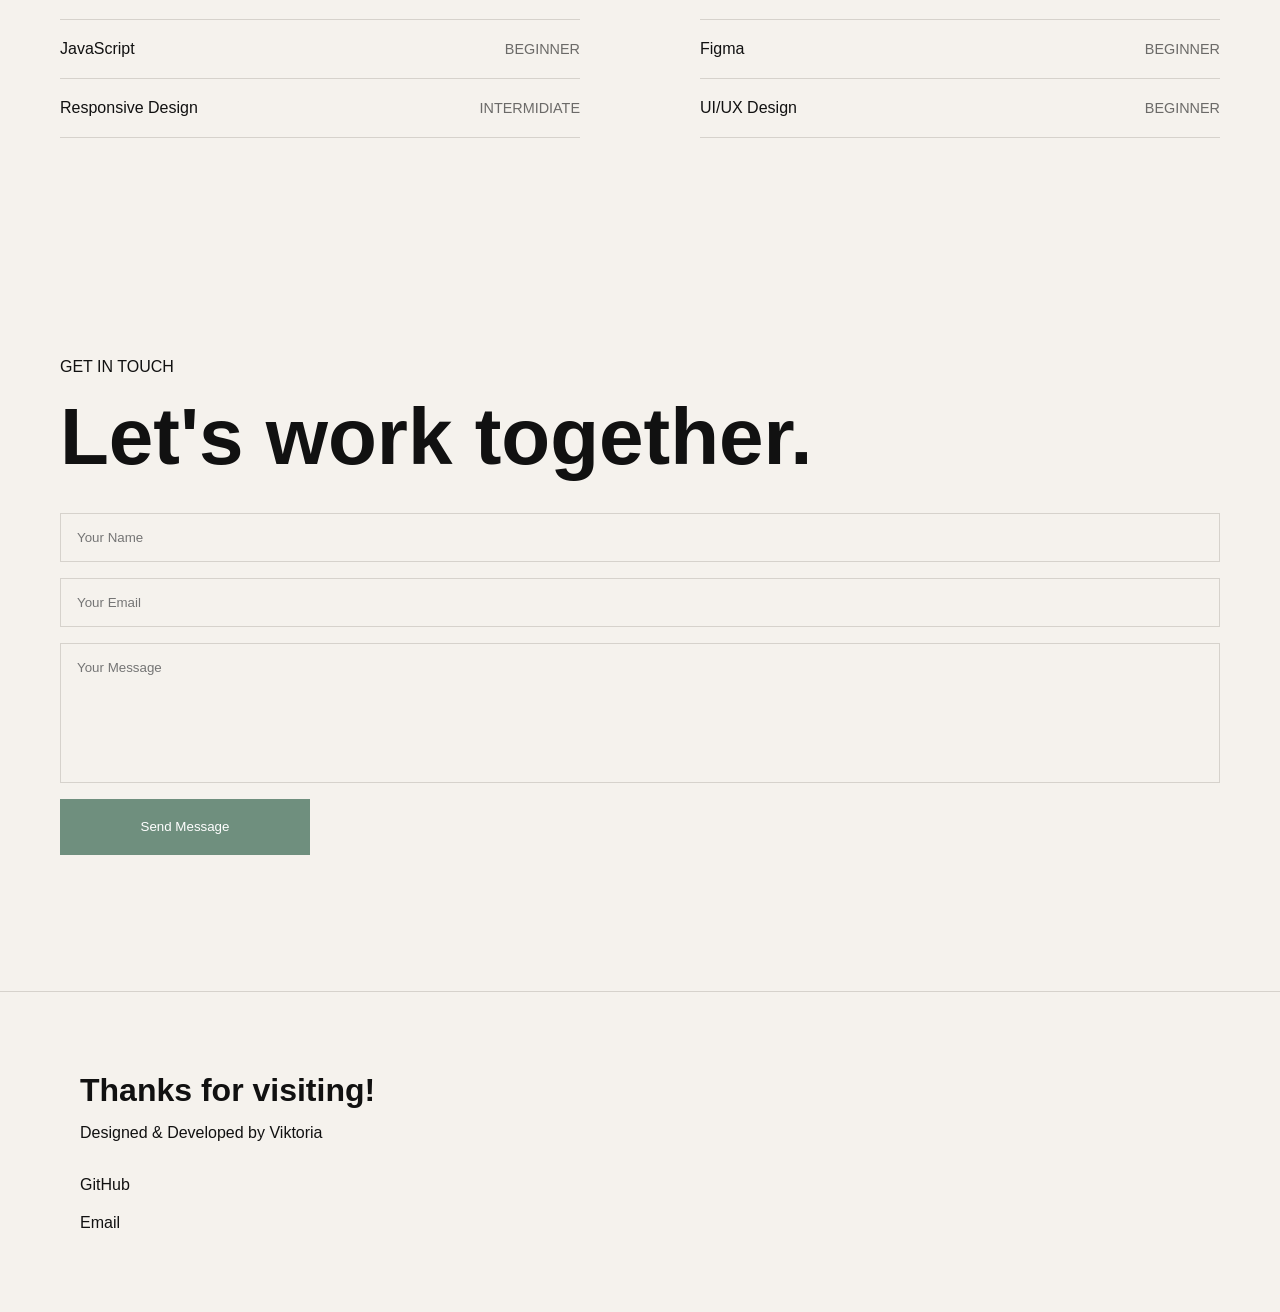
==== commit 64272ec3: "project done" ====
--- a/index.html
+++ b/index.html
@@ -8,19 +8,23 @@
 </head>
 <body>
     <header class="navbar">
-        <div class="logo">
-        V.
+        <a href="index.html" class="logo">V.</a>
+        <nav class="desktop-nav">
+            <a href="index.html">Home</a>
+            <a href="about.html">About</a>
+            <a href="index.html#projects">Projects</a>
+            <a href="index.html#skills">Skills</a>
+            <a href="index.html#contact">Contact</a>
+        </nav>
+        <div class="menu-icon">☰</div>
+        <div class="mobile-menu">
+        <button class="close-menu">✕</button>
+            <a href="index.html">Home</a>
+            <a href="about.html">About</a>
+            <a href="index.html#projects">Projects</a>
+            <a href="index.html#skills">Skills</a>
+            <a href="index.html#contact">Contact</a>
         </div>
-        <nav>
-            <a href="#home">Home</a>
-            <a href="#about">About</a>
-            <a href="#projects">Projects</a>
-            <a href="#skills">Skills</a>
-            <a href="#contact">Contact</a>
-        </nav>
-        <div class="menu-icon">
-            ☰
-        </div>  
     </header>
     <main>
         <section id="home" class="hero">
@@ -39,9 +43,6 @@
                     I design simple, thoughtful digital experiences
                     that are functional, accessible and aesthetic.
                 </p>
-                <a href="#projects" class="hero-btn">
-                    View Projects →
-                </a>
             </div>
             <div class="hero-image">
                 <img src="images/profile.png" alt="A profile picture of me">
@@ -55,40 +56,35 @@
                     I enjoy solving problems and paying attention to
                     the little details.
                 </p>
-                <div class="scroll-box">
-                    <span>SCROLL DOWN</span>
-                    <div class="arrow">↓</div>
-                </div>
+                <a href="about.html" class="about-btn">
+                    Learn More About Me →
+                </a>
             </div>
         </section>
         <section id="projects" class="projects">
             <div class="projects-header">
-                <h2>Selected Projects</h2>
-                <a href="#">View All →</a>
+                <h2>Projects</h2>
             </div>
             <div class="projects-grid">
                 <article class="project-card" onclick="window.open('https://vikrei.github.io/dog-website/', '_blank')">
                     <img src="images/project1.png" alt="Picture of my dog Ivasik">
                     <div class="project-info">
-                        <span>01</span>
                         <h3>My dog Ivasik</h3>
-                        <p>UX/UI Design · Front-End</p>
+                        <p>Web Design · Front-End</p>
                     </div>
                 </article>
                 <article class="project-card" onclick="window.open('https://es-d-9661738620260603-019d8218-bced-7a7c-9b82-9750564d0180.codepen.dev/', '_blank')">
                     <img src="images/project2.png" alt="Picture of brown bears with volcano in the background">
                     <div class="project-info">
-                        <span>02</span>
                         <h3>Dream Destinations</h3>
-                        <p>UX/UI Design · Front-End</p>
+                        <p>Web Design · Front-End</p>
                     </div>
                 </article>
-                <article class="project-card">
-                    <img src="images/project3.jpg" alt="Project 3">
+                <article class="project-card" onclick="window.open('https://codepen.io/Victoria-Rein/full/QwEgPPG', '_blank')">
+                    <img src="images/project3.png" alt="Illustration of a blue lemon">  
                     <div class="project-info">
-                        <span>03</span>
-                        <h3>i forgot</h3>
-                        <p>UX/UI Design · Front-End</p>
+                        <h3>Lemons</h3>
+                        <p>Web Design · Front-End</p>
                     </div>
                 </article>
             </div>
@@ -138,18 +134,15 @@
         </section>
     </main>
     <footer class="footer">
-        <div class="footer-top">
+        <div class="footer-info">
             <h2>Thanks for visiting!</h2>
             <p>Designed & Developed by Viktoria</p>
         </div>
         <div class="footer-links">
-            <a href="https://github.com/vikrei" target="_blank">GitHub</a>
-            <a href="mailto:reinviktorija@gmail.com" target="_blank">Email</a>
-        </div>
-        <div class="footer-bottom">
-            <p>© 2026 All Rights Reserved</p>
+            <a href="https://github.com/vikrei">GitHub</a>
+            <a href="mailto:reinviktorija@gmail.com">Email</a>
         </div>
     </footer>
-<script src="script.js"></script>
+    <script src="script.js"></script>
 </body>
 </html>
--- a/styles.css
+++ b/styles.css
@@ -17,6 +17,11 @@
     font-family:Arial,sans-serif;
 }
 
+a{
+text-decoration:none;
+color:inherit;
+}
+
                                                 /* NAVBAR */
 
 .navbar{
@@ -28,7 +33,7 @@
     border-bottom:1px solid var(--border);
 }
 
-nav{
+.desktop-nav{
     display:none;
 }
 
@@ -36,8 +41,72 @@
     font-size:2rem;
 }
 
+.logo,
+.logo:visited{
+color:var(--text);
+text-decoration:none;
+}
+
 .menu-icon{
     font-size:2rem;
+}
+
+                                            /* MOBILE MENU */
+
+.mobile-menu{
+    position:fixed;
+
+    top:0;
+    left:0;
+
+    width:100%;
+    height:100vh;
+
+    background-image:url(images/menu-bg.png);
+    background-size:cover;
+    background-position:center;
+    background-repeat:no-repeat;
+
+    display:flex;
+    flex-direction:column;
+    justify-content:center;
+    align-items:center;
+
+    gap:35px;
+
+    z-index:9999;
+
+    opacity:0;
+    visibility:hidden;
+
+    transition:0.3s;
+}
+
+.mobile-menu.active{
+    opacity:1;
+    visibility:visible;
+}
+
+.mobile-menu a{
+    text-decoration:none;
+    color:var(--text);
+
+    font-size:2rem;
+    text-transform:uppercase;
+}
+
+.close-menu{
+    position:absolute;
+
+    top:30px;
+    right:30px;
+
+    border:none;
+    background:none;
+
+    font-size:2.5rem;
+
+    cursor:pointer;
 }
 
                                                 /* HERO */
@@ -104,8 +173,35 @@
     line-height:1.7;
 }
 
-.scroll-box{
-    display:none;
+.about-btn{
+
+display:inline-flex;
+align-items:center;
+justify-content:center;
+
+width:260px;
+height:60px;
+
+background:var(--accent);
+
+color:white;
+
+text-decoration:none;
+
+text-transform:uppercase;
+
+letter-spacing:1px;
+
+margin-top:40px;
+
+transition:0.3s;
+
+}
+
+.about-btn:hover{
+
+opacity:0.85;
+
 }
 
                                             /* PROJECTS */
@@ -267,27 +363,254 @@
                                             /* FOOTER */
 
 .footer{
-    padding:40px 24px;
-}
-
-.footer-top h2{
+
+    padding:60px 24px;
+
+    border-top:1px solid var(--border);
+
+    display:flex;
+
+    flex-direction:column;
+
+    gap:30px;
+
+}
+
+.footer-info h2{
+
     font-size:2rem;
+
     margin-bottom:10px;
-}
-
-.footer-top{
-    margin-bottom:30px;
+
+}
+
+.footer-info p{
+
+    line-height:1.7;
+
 }
 
 .footer-links{
-    display:flex;
-    flex-direction:column;
+
+    display:flex;
+
+    flex-direction:column;
+
     gap:12px;
 
-    margin-bottom:30px;
 }
 
 .footer-links a{
+
+    color:var(--text);
+
+}
+
+                                            /* MEDIA QUERIES */
+
+@media (min-width:1024px){
+
+    .desktop-nav{
+
+    display:flex;
+
+    gap:50px;
+
+    margin-left:auto;
+
+}
+
+.desktop-nav a{
+
     text-decoration:none;
+
     color:var(--text);
-}+
+    text-transform:uppercase;
+
+    font-size:0.9rem;
+
+    letter-spacing:1px;
+
+}
+
+.desktop-nav a:hover{
+
+    color:var(--accent);
+
+}
+
+.menu-icon{
+
+    display:none;
+
+}
+
+.navbar{
+
+    position:fixed;
+
+    top:0;
+    left:0;
+
+    width:100%;
+
+    display:flex;
+
+    align-items:center;
+
+    padding:0 50px;
+
+    background:var(--bg);
+
+    border-bottom:1px solid var(--border);
+
+    z-index:1000;
+
+}
+
+.menu-icon{
+    display:none;
+}
+
+.logo{
+    font-size:2rem;
+}
+
+                                            /* HERO */
+
+.hero{
+    display:grid;
+    grid-template-columns:1.2fr 1fr 0.9fr;
+}
+
+.hero-image{
+    display:block;
+}
+
+.hero-image img{
+
+    width:100%;
+    height:100%;
+
+    object-fit:cover;
+
+    object-position:center center;
+
+}
+
+.hero-left{
+    display:flex;
+    flex-direction:column;
+    justify-content:center;
+
+    padding:0 80px;
+
+    transform:translateY(-40px);
+}
+
+.hero-left h1{
+    font-size:7rem;
+}
+
+.hero-left h2{
+    font-size:1.8rem;
+}
+
+.hero-left p{
+    max-width:500px;
+}
+
+.hero-right{
+
+    display:flex;
+
+    flex-direction:column;
+
+    justify-content:center;
+
+    padding:0 50px;
+
+}
+
+.line{
+    width:250px;
+}
+
+                                                /* PROJECTS */
+
+.projects{
+    padding:70px 60px;
+}
+
+.projects-header{
+    display:flex;
+    justify-content:space-between;
+    align-items:center;
+}
+
+.projects-grid{
+    display:grid;
+    grid-template-columns:repeat(3,1fr);
+    gap:25px;
+}
+
+.project-card img{
+    height:400px;
+}
+
+                                            /* SKILLS */
+
+.skills{
+    padding:100px 60px;
+}
+
+.skills-header h2{
+    font-size:3rem;
+}
+
+.skills-grid{
+    display:grid;
+    grid-template-columns:1fr 1fr;
+    column-gap:120px;
+}
+
+                                            /* CONTACT */
+
+.contact{
+    padding:120px 60px;
+}
+
+.contact h2{
+    font-size:5rem;
+}
+
+.contact-form button{
+    width:250px;
+}
+
+                                                /* FOOTER */
+
+.footer{
+
+    display:flex;
+
+    justify-content:space-between;
+
+    align-items:flex-start;
+
+    padding:80px;
+
+}
+
+.footer-links{
+
+    display:flex;
+
+    flex-direction:column;
+
+    gap:20px;
+
+}
+
+}
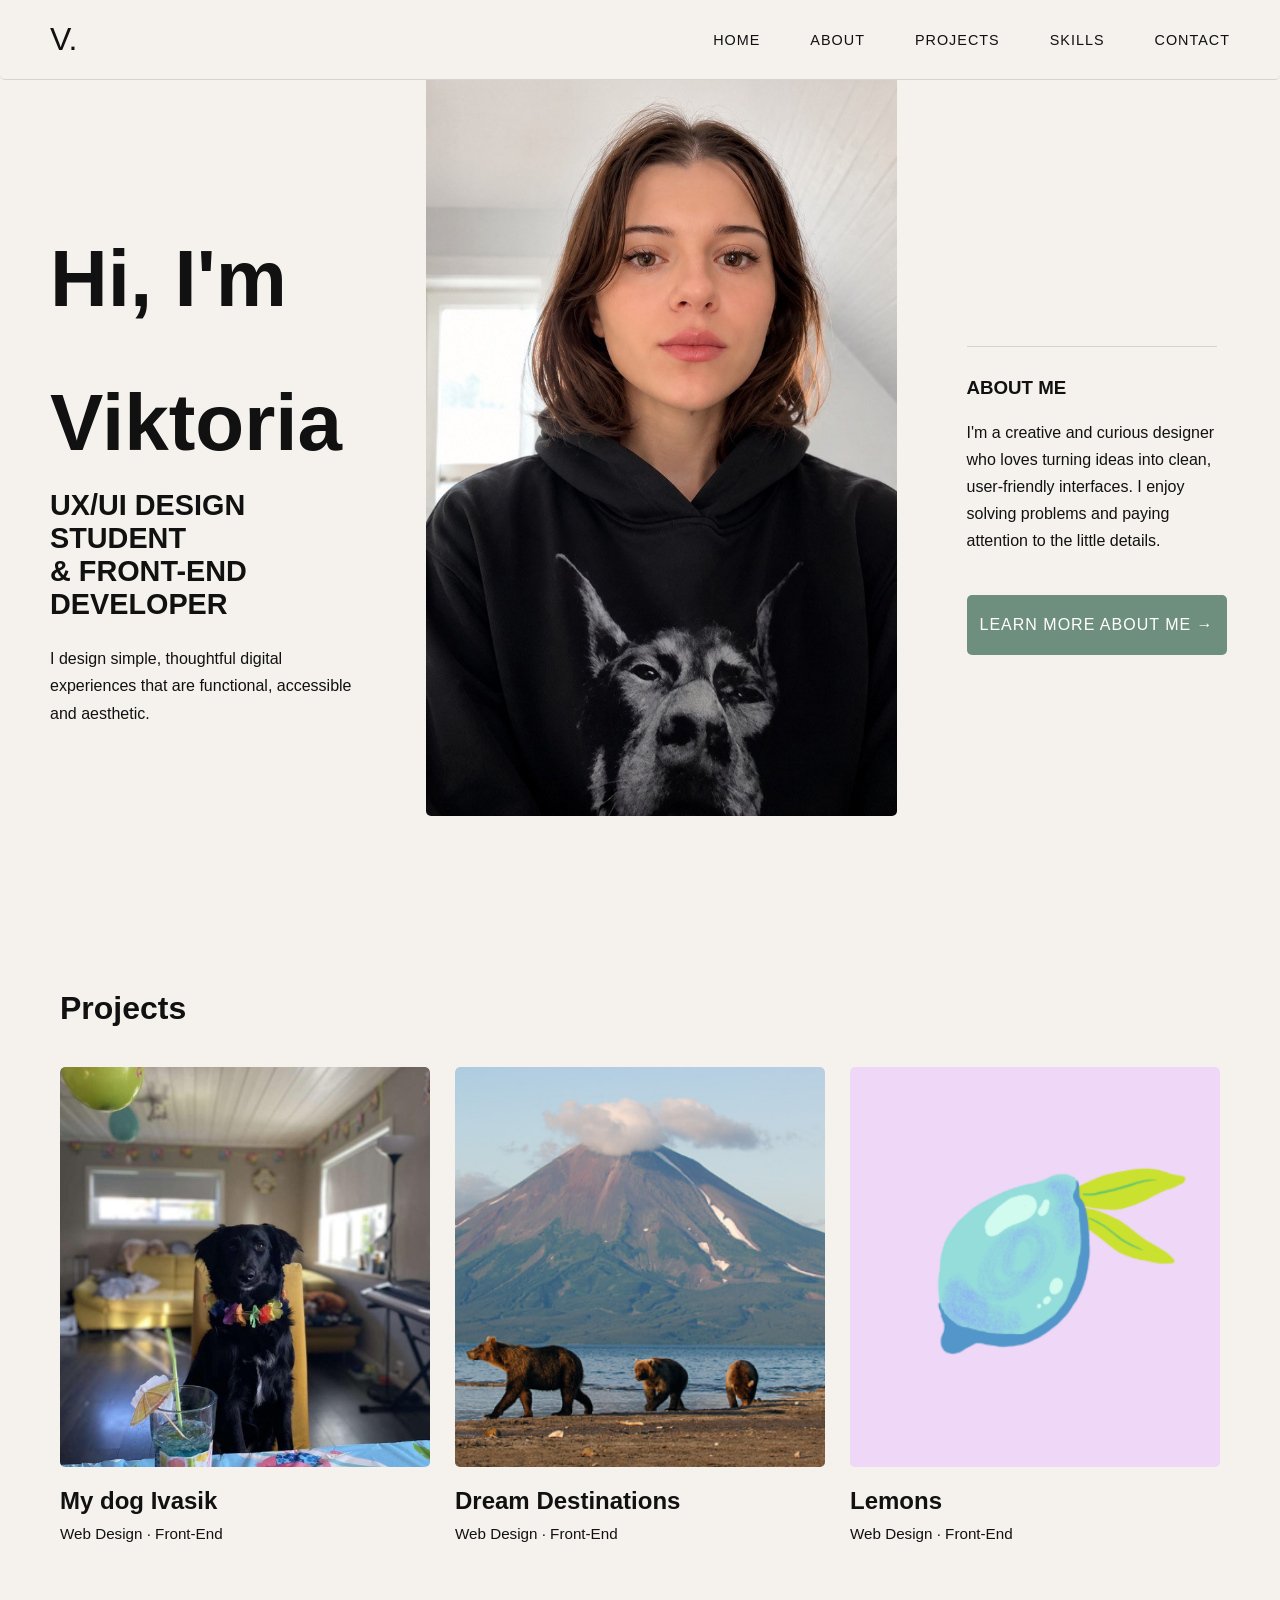
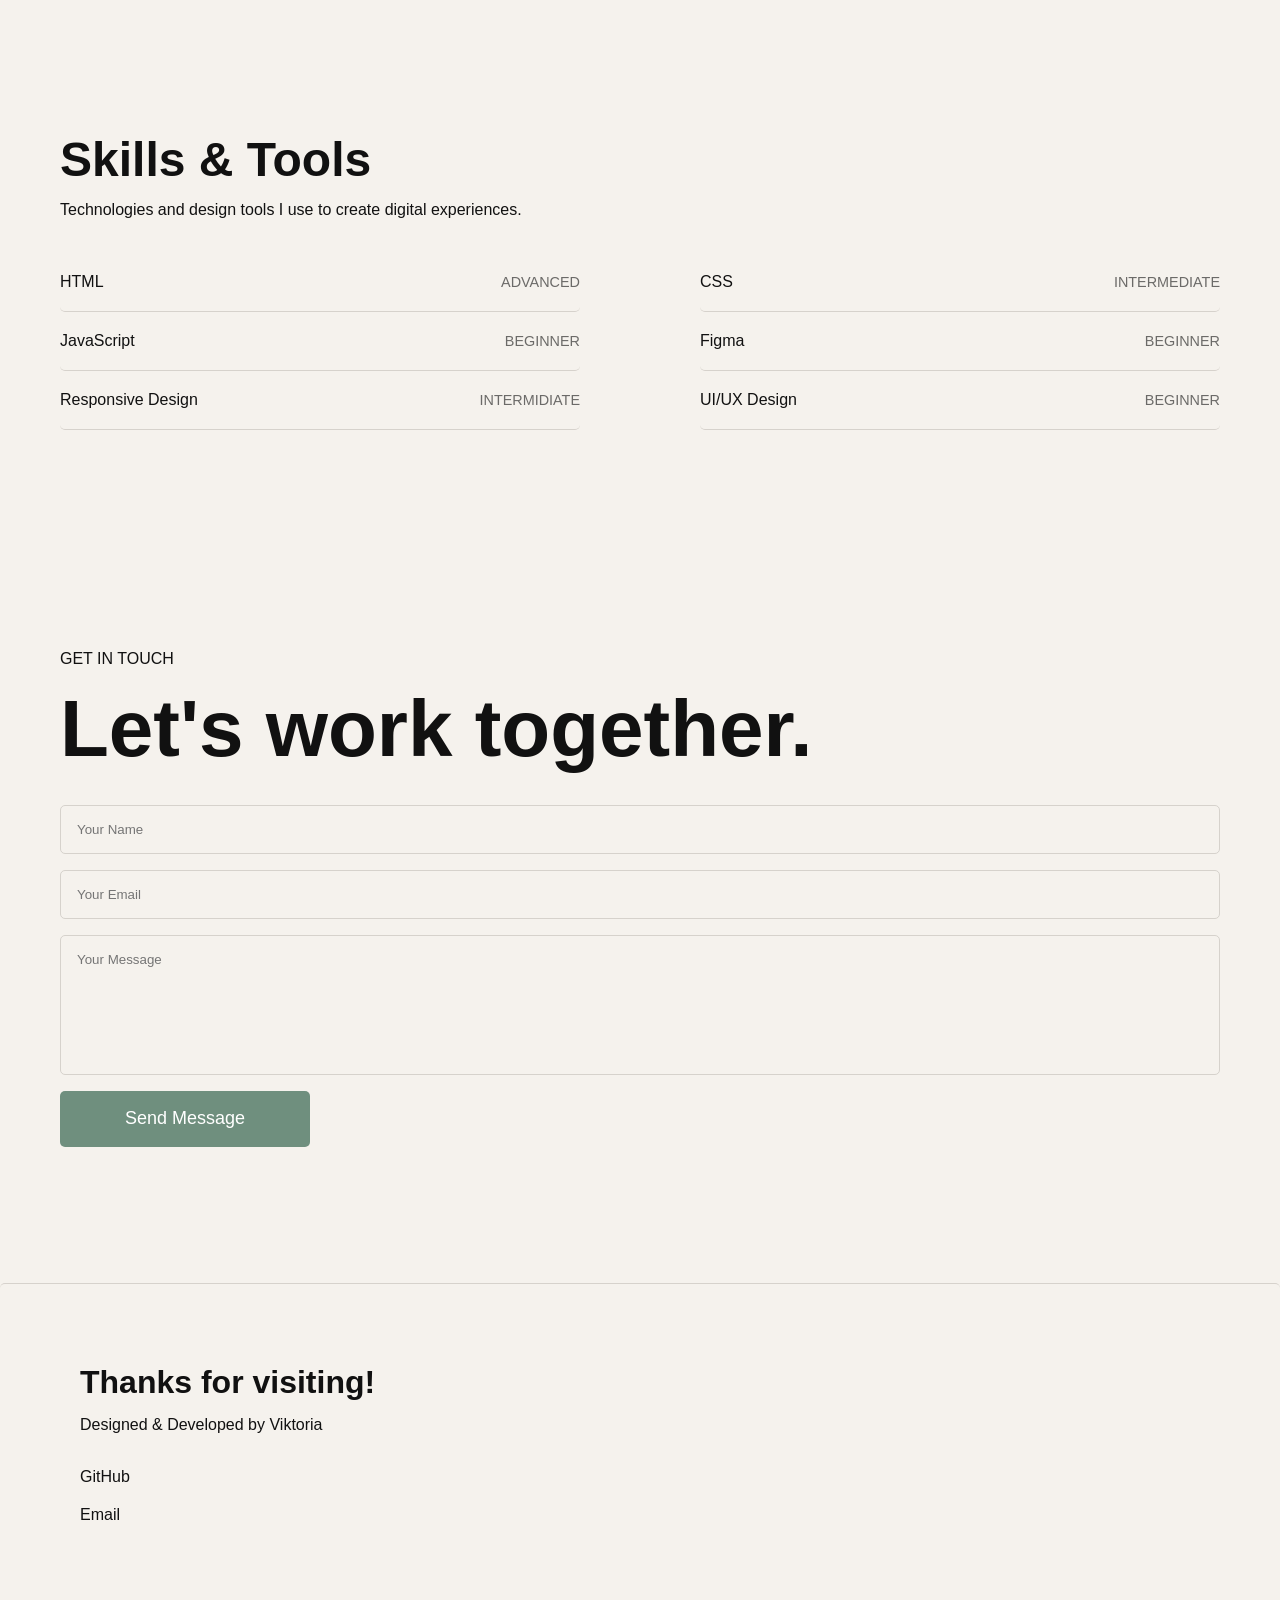
==== commit 6af03b6b: "added aria labels" ====
--- a/index.html
+++ b/index.html
@@ -9,16 +9,16 @@
 <body>
     <header class="navbar">
         <a href="index.html" class="logo">V.</a>
-        <nav class="desktop-nav">
+        <nav class="desktop-nav" aria-label="Primary navigation">
             <a href="index.html">Home</a>
             <a href="about.html">About</a>
             <a href="index.html#projects">Projects</a>
             <a href="index.html#skills">Skills</a>
             <a href="index.html#contact">Contact</a>
         </nav>
-        <div class="menu-icon">☰</div>
-        <div class="mobile-menu">
-        <button class="close-menu">✕</button>
+        <div class="menu-icon" aria-label="Open navigation menu">☰</div>
+        <div class="mobile-menu" aria-label="Mobile navigation">
+            <button class="close-menu" aria-label="Close navigation menu">✕</button>
             <a href="index.html">Home</a>
             <a href="about.html">About</a>
             <a href="index.html#projects">Projects</a>
--- a/styles.css
+++ b/styles.css
@@ -2,6 +2,7 @@
     margin:0;
     padding:0;
     box-sizing:border-box;
+    border-radius: 5px;
 }
 
 :root{
@@ -410,207 +411,179 @@
 
 @media (min-width:1024px){
 
+    main{
+        padding-top:80px;
+    }
+
     .desktop-nav{
-
-    display:flex;
-
-    gap:50px;
-
-    margin-left:auto;
-
-}
-
-.desktop-nav a{
-
-    text-decoration:none;
-
-    color:var(--text);
-
-    text-transform:uppercase;
-
-    font-size:0.9rem;
-
-    letter-spacing:1px;
-
-}
-
-.desktop-nav a:hover{
-
-    color:var(--accent);
-
-}
-
-.menu-icon{
-
-    display:none;
-
-}
-
-.navbar{
-
-    position:fixed;
-
-    top:0;
-    left:0;
-
-    width:100%;
-
-    display:flex;
-
-    align-items:center;
-
-    padding:0 50px;
-
-    background:var(--bg);
-
-    border-bottom:1px solid var(--border);
-
-    z-index:1000;
-
-}
-
-.menu-icon{
-    display:none;
-}
-
-.logo{
-    font-size:2rem;
-}
-
-                                            /* HERO */
-
-.hero{
-    display:grid;
-    grid-template-columns:1.2fr 1fr 0.9fr;
-}
-
-.hero-image{
-    display:block;
-}
-
-.hero-image img{
-
-    width:100%;
-    height:100%;
-
-    object-fit:cover;
-
-    object-position:center center;
-
-}
-
-.hero-left{
-    display:flex;
-    flex-direction:column;
-    justify-content:center;
-
-    padding:0 80px;
-
-    transform:translateY(-40px);
-}
-
-.hero-left h1{
-    font-size:7rem;
-}
-
-.hero-left h2{
-    font-size:1.8rem;
-}
-
-.hero-left p{
-    max-width:500px;
-}
-
-.hero-right{
-
-    display:flex;
-
-    flex-direction:column;
-
-    justify-content:center;
-
-    padding:0 50px;
-
-}
-
-.line{
-    width:250px;
-}
-
-                                                /* PROJECTS */
-
-.projects{
-    padding:70px 60px;
-}
-
-.projects-header{
-    display:flex;
-    justify-content:space-between;
-    align-items:center;
-}
-
-.projects-grid{
-    display:grid;
-    grid-template-columns:repeat(3,1fr);
-    gap:25px;
-}
-
-.project-card img{
-    height:400px;
-}
-
-                                            /* SKILLS */
-
-.skills{
-    padding:100px 60px;
-}
-
-.skills-header h2{
-    font-size:3rem;
-}
-
-.skills-grid{
-    display:grid;
-    grid-template-columns:1fr 1fr;
-    column-gap:120px;
-}
-
-                                            /* CONTACT */
-
-.contact{
-    padding:120px 60px;
-}
-
-.contact h2{
-    font-size:5rem;
-}
-
-.contact-form button{
-    width:250px;
-}
-
-                                                /* FOOTER */
-
-.footer{
-
-    display:flex;
-
-    justify-content:space-between;
-
-    align-items:flex-start;
-
-    padding:80px;
-
-}
-
-.footer-links{
-
-    display:flex;
-
-    flex-direction:column;
-
-    gap:20px;
-
-}
-
-}
+        display:flex;
+        gap:50px;
+        margin-left:auto;
+    }
+
+    .desktop-nav a{
+        text-decoration:none;
+        color:var(--text);
+        text-transform:uppercase;
+        font-size:0.9rem;
+        letter-spacing:1px;
+    }
+
+    .desktop-nav a:hover{
+        color:var(--accent);
+    }
+
+    .menu-icon{
+        display:none;
+    }
+
+    .navbar{
+        position:fixed;
+
+        top:0;
+        left:0;
+
+        width:100%;
+
+        display:flex;
+
+        align-items:center;
+
+        padding:0 50px;
+
+        background:var(--bg);
+
+        border-bottom:1px solid var(--border);
+
+        z-index:1000;
+
+    }
+
+    .menu-icon{
+        display:none;
+    }
+
+    .logo{
+        font-size:2rem;
+    }
+
+                                                /* HERO */
+
+    .hero{
+        display:grid;
+        grid-template-columns:minmax(0,0.95fr) minmax(320px,1.1fr) minmax(0,0.85fr);
+        gap: 20px;
+    }
+
+    .hero-image{
+        display:block;
+    }
+
+    .hero-image img{
+        max-width:100%;
+        max-height:100%;
+        transform: translateY(-100px);
+        object-fit: contain;
+
+        object-position:center center;
+    }
+
+    .hero-left{
+        display:flex;
+        flex-direction:column;
+        justify-content:center;
+
+        padding:0 50px;
+    }
+
+    .hero-left h1{
+        font-size:clamp(5rem,6vw,7rem);
+    }
+
+    .hero-left h2{
+        font-size:1.8rem;
+    }
+
+    .hero-left p{
+        max-width:500px;
+    }
+
+    .hero-right{
+        display:flex;
+        flex-direction:column;
+        justify-content:center;
+        padding:0 50px;
+    }
+
+    .line{
+        width:250px;
+    }
+
+                                                    /* PROJECTS */
+
+    .projects{
+        padding:70px 60px;
+    }
+
+    .projects-header{
+        display:flex;
+        justify-content:space-between;
+        align-items:center;
+    }
+
+    .projects-grid{
+        display:grid;
+        grid-template-columns:repeat(3,1fr);
+        gap:25px;
+    }
+
+    .project-card img{
+        height:400px;
+    }
+
+                                                /* SKILLS */
+
+    .skills{
+        padding:100px 60px;
+    }
+
+    .skills-header h2{
+        font-size:3rem;
+    }
+
+    .skills-grid{
+        display:grid;
+        grid-template-columns:1fr 1fr;
+        column-gap:120px;
+    }
+
+                                                /* CONTACT */
+
+    .contact{
+        padding:120px 60px;
+    }
+
+    .contact h2{
+        font-size:5rem;
+    }
+
+    .contact-form button{
+        width:250px;
+        font-size: 18px;
+    }
+
+                                                    /* FOOTER */
+
+    .footer{
+        display:flex;
+        justify-content:space-between;
+        align-items:flex-start;
+        padding:80px;
+    }
+
+    .footer-links{
+        display:flex;
+        flex-direction:column;
+        gap:20px;
+    }
+}
